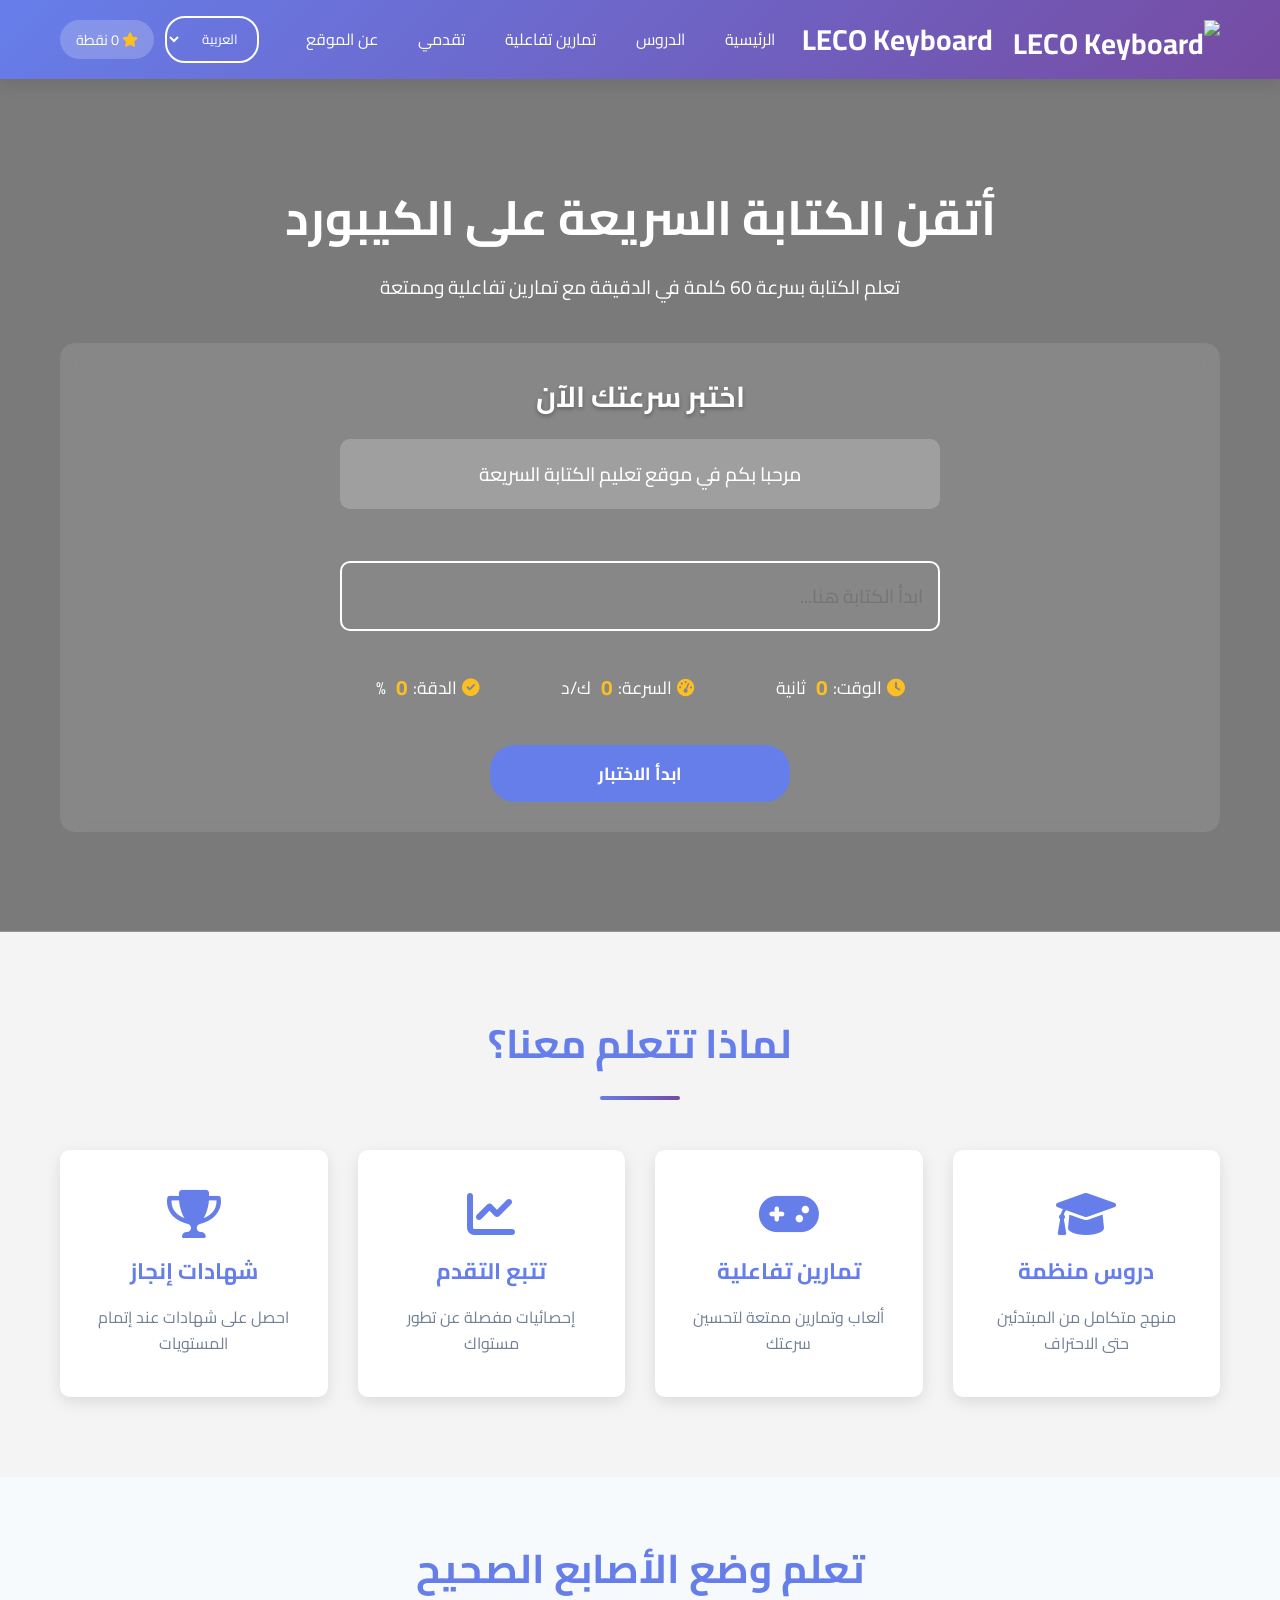
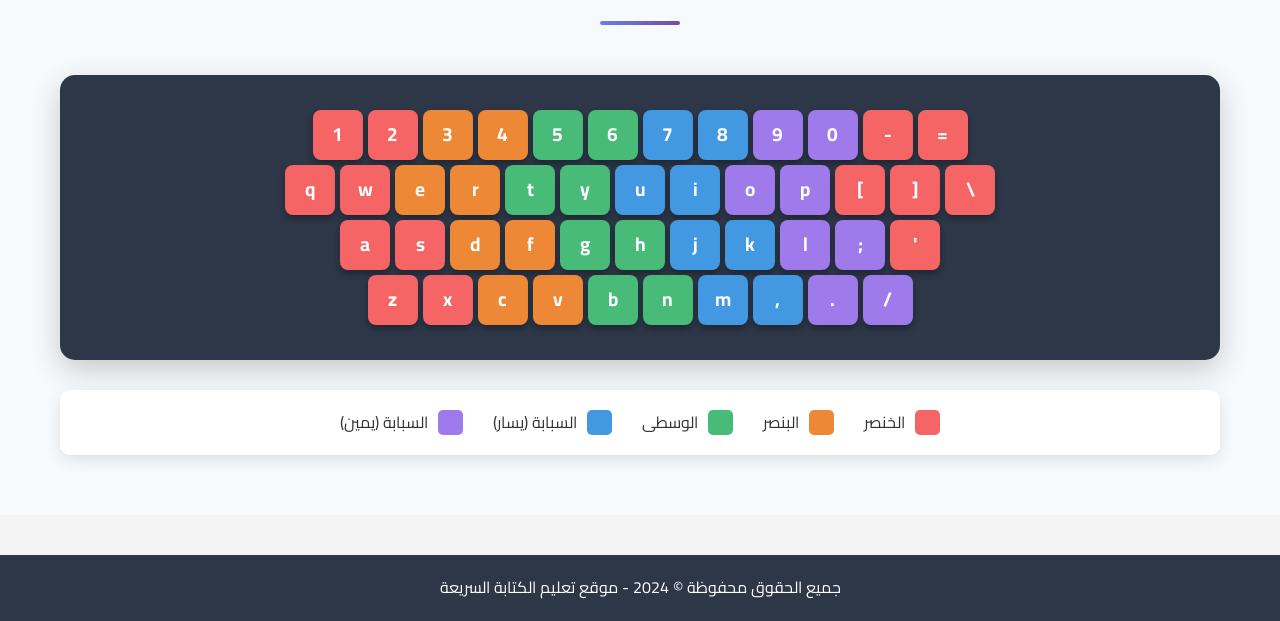
==== index.html @ 821ea8d0 "Add files via upload" ====
<!DOCTYPE html>
<html lang="ar" dir="rtl">
<head>
    <meta charset="UTF-8">
    <meta name="viewport" content="width=device-width, initial-scale=1.0">
    <title>تعلم الكتابة السريعة - الرئيسية</title>
    <link rel="stylesheet" href="style.css">
    <link href="https://fonts.googleapis.com/css2?family=Cairo:wght@400;700&display=swap" rel="stylesheet">
    <link rel="stylesheet" href="https://cdnjs.cloudflare.com/ajax/libs/font-awesome/6.0.0/css/all.min.css">
</head>
<body>
    <header>
       <nav class="navbar">
    <div class="container">
        <div class="logo">
            <img src="img/SIU.png" alt=" LECO Keyboard" style="height: 40px; width: auto; margin-left: 10px;">
            <span>LECO Keyboard</span>
        </div>
        <ul class="nav-menu">
            <li><a href="index.html" id="nav-home">الرئيسية</a></li>
            <li><a href="lessons.html" id="nav-lessons">الدروس</a></li>
            <li><a href="exercises.html" id="nav-exercises">تمارين تفاعلية</a></li>
            <li><a href="progress.html" id="nav-progress">تقدمي</a></li>
            <li><a href="about.html" id="nav-about">عن الموقع</a></li>
        </ul>
        <div class="language-selector">
            <select id="languageSelect" class="lang-select">
                <option value="arabic">العربية</option>
                <option value="english">English</option>
            </select>
        </div>
        <div class="user-stats" id="userStats">
            <span><i class="fas fa-star"></i> <span id="userPoints">0</span> نقطة</span>
        </div>
    </div>
</nav>
    </header>

    <main>
        <section class="hero typing-hero">
            <div class="container">
                <h2>أتقن الكتابة السريعة على الكيبورد</h2>
                <p>تعلم الكتابة بسرعة 60 كلمة في الدقيقة مع تمارين تفاعلية وممتعة</p>
                <div class="typing-speed-test">
                    <h3>اختبر سرعتك الآن</h3>
                    <div class="test-container">
                        <p class="test-text" id="testText">مرحبا بكم في موقع تعليم الكتابة السريعة</p>
                        <input type="text" id="userInput" placeholder="ابدأ الكتابة هنا..." disabled>
                        <div class="test-stats">
                            <span><i class="fas fa-clock"></i> الوقت: <span id="timer">0</span> ثانية</span>
                            <span><i class="fas fa-tachometer-alt"></i> السرعة: <span id="speed">0</span> ك/د</span>
                            <span><i class="fas fa-check-circle"></i> الدقة: <span id="accuracy">0</span>%</span>
                        </div>
                        <button class="btn" id="startTest">ابدأ الاختبار</button>
                    </div>
                </div>
            </div>
        </section>

        <section class="features">
            <div class="container">
                <h2 class="section-title">لماذا تتعلم معنا؟</h2>
                <div class="features-grid">
                    <div class="feature-card">
                        <i class="fas fa-graduation-cap"></i>
                        <h3>دروس منظمة</h3>
                        <p>منهج متكامل من المبتدئين حتى الاحتراف</p>
                    </div>
                    <div class="feature-card">
                        <i class="fas fa-gamepad"></i>
                        <h3>تمارين تفاعلية</h3>
                        <p>ألعاب وتمارين ممتعة لتحسين سرعتك</p>
                    </div>
                    <div class="feature-card">
                        <i class="fas fa-chart-line"></i>
                        <h3>تتبع التقدم</h3>
                        <p>إحصائيات مفصلة عن تطور مستواك</p>
                    </div>
                    <div class="feature-card">
                        <i class="fas fa-trophy"></i>
                        <h3>شهادات إنجاز</h3>
                        <p>احصل على شهادات عند إتمام المستويات</p>
                    </div>
                </div>
            </div>
        </section>

       <section class="keyboard-layout">
    <div class="container">
        <h2 class="section-title">تعلم وضع الأصابع الصحيح</h2>
        <div class="keyboard-diagram">
            <!-- الصف الأول (الأرقام) -->
            <div class="keyboard-row">
                <div class="key" style="background: #f56565;">1</div>
                <div class="key" style="background: #f56565;">2</div>
                <div class="key" style="background: #ed8936;">3</div>
                <div class="key" style="background: #ed8936;">4</div>
                <div class="key" style="background: #48bb78;">5</div>
                <div class="key" style="background: #48bb78;">6</div>
                <div class="key" style="background: #4299e1;">7</div>
                <div class="key" style="background: #4299e1;">8</div>
                <div class="key" style="background: #9f7aea;">9</div>
                <div class="key" style="background: #9f7aea;">0</div>
                <div class="key" style="background: #f56565;">-</div>
                <div class="key" style="background: #f56565;">=</div>
            </div>
            
            <!-- الصف الثاني (QWERTY) -->
            <div class="keyboard-row">
                <div class="key" style="background: #f56565;">q</div>
                <div class="key" style="background: #f56565;">w</div>
                <div class="key" style="background: #ed8936;">e</div>
                <div class="key" style="background: #ed8936;">r</div>
                <div class="key" style="background: #48bb78;">t</div>
                <div class="key" style="background: #48bb78;">y</div>
                <div class="key" style="background: #4299e1;">u</div>
                <div class="key" style="background: #4299e1;">i</div>
                <div class="key" style="background: #9f7aea;">o</div>
                <div class="key" style="background: #9f7aea;">p</div>
                <div class="key" style="background: #f56565;">[</div>
                <div class="key" style="background: #f56565;">]</div>
                <div class="key" style="background: #f56565;">\</div>
            </div>
            
            <!-- الصف الثالث (ASDF) -->
            <div class="keyboard-row">
                <div class="key" style="background: #f56565;">a</div>
                <div class="key" style="background: #f56565;">s</div>
                <div class="key" style="background: #ed8936;">d</div>
                <div class="key" style="background: #ed8936;">f</div>
                <div class="key" style="background: #48bb78;">g</div>
                <div class="key" style="background: #48bb78;">h</div>
                <div class="key" style="background: #4299e1;">j</div>
                <div class="key" style="background: #4299e1;">k</div>
                <div class="key" style="background: #9f7aea;">l</div>
                <div class="key" style="background: #9f7aea;">;</div>
                <div class="key" style="background: #f56565;">'</div>
            </div>
            
            <!-- الصف الرابع (ZXCV) -->
            <div class="keyboard-row">
                <div class="key" style="background: #f56565;">z</div>
                <div class="key" style="background: #f56565;">x</div>
                <div class="key" style="background: #ed8936;">c</div>
                <div class="key" style="background: #ed8936;">v</div>
                <div class="key" style="background: #48bb78;">b</div>
                <div class="key" style="background: #48bb78;">n</div>
                <div class="key" style="background: #4299e1;">m</div>
                <div class="key" style="background: #4299e1;">,</div>
                <div class="key" style="background: #9f7aea;">.</div>
                <div class="key" style="background: #9f7aea;">/</div>
            </div>
        </div>
        
        <!-- دليل الألوان -->
        <div class="finger-guide">
            <div class="guide-item">
                <span class="color-box" style="background: #f56565;"></span>
                <span>الخنصر</span>
            </div>
            <div class="guide-item">
                <span class="color-box" style="background: #ed8936;"></span>
                <span>البنصر</span>
            </div>
            <div class="guide-item">
                <span class="color-box" style="background: #48bb78;"></span>
                <span>الوسطى</span>
            </div>
            <div class="guide-item">
                <span class="color-box" style="background: #4299e1;"></span>
                <span>السبابة (يسار)</span>
            </div>
            <div class="guide-item">
                <span class="color-box" style="background: #9f7aea;"></span>
                <span>السبابة (يمين)</span>
            </div>
        </div>
    </div>
       </section>
    </main>

    <footer>
        <div class="container">
            <p>جميع الحقوق محفوظة &copy; 2024 - موقع تعليم الكتابة السريعة</p>
        </div>
    </footer>

    <script src="typing.js"></script>
</body>
</html>
---- style.css ----
/* ==================== المتغيرات والإعدادات الأساسية ==================== */
:root {
    --primary-color: #667eea;
    --primary-dark: #5a67d8;
    --secondary-color: #764ba2;
    --success-color: #48bb78;
    --warning-color: #fbbf24;
    --error-color: #fc8181;
    --dark-bg: #2d3748;
    --light-bg: #f7fafc;
    --text-dark: #333;
    --text-light: #718096;
    --white: #ffffff;
    --shadow: 0 5px 15px rgba(0, 0, 0, 0.1);
    --shadow-hover: 0 10px 30px rgba(0, 0, 0, 0.15);
}

* {
    margin: 0;
    padding: 0;
    box-sizing: border-box;
}

body {
    font-family: 'Cairo', sans-serif;
    line-height: 1.6;
    color: var(--text-dark);
    background-color: #f4f4f4;
}

.container {
    max-width: 1200px;
    margin: 0 auto;
    padding: 0 20px;
}

/* ==================== شريط التنقل ==================== */
.navbar {
    background: linear-gradient(135deg, var(--primary-color) 0%, var(--secondary-color) 100%);
    color: var(--white);
    padding: 1rem 0;
    box-shadow: var(--shadow);
    position: sticky;
    top: 0;
    z-index: 1000;
}

.navbar .container {
    display: flex;
    justify-content: space-between;
    align-items: center;
    flex-wrap: wrap;
}

.logo {
    font-size: 1.8rem;
    font-weight: 700;
    display: flex;
    align-items: center;
    gap: 10px;
}

.logo i {
    font-size: 2rem;
}

.nav-menu {
    display: flex;
    list-style: none;
    gap: 0.5rem;
    flex-wrap: wrap;
}

.nav-menu li a {
    color: var(--white);
    text-decoration: none;
    padding: 0.5rem 1rem;
    border-radius: 5px;
    transition: background-color 0.3s;
    display: flex;
    align-items: center;
    gap: 5px;
}

.nav-menu li a:hover,
.nav-menu li a.active {
    background-color: rgba(255, 255, 255, 0.2);
}

/* ==================== محدد اللغة ==================== */
.language-selector {
    margin-right: 20px;
}

.lang-select {
    padding: 8px 15px;
    border-radius: 20px;
    border: 2px solid var(--white);
    background: transparent;
    color: var(--white);
    font-family: 'Cairo', sans-serif;
    cursor: pointer;
    outline: none;
    transition: all 0.3s;
}

.lang-select:hover {
    background: rgba(255, 255, 255, 0.1);
}

.lang-select option {
    background: var(--primary-color);
    color: var(--white);
}

.user-stats {
    background: rgba(255, 255, 255, 0.2);
    padding: 0.5rem 1rem;
    border-radius: 20px;
    font-size: 0.9rem;
}

.user-stats i {
    color: var(--warning-color);
}

/* ==================== قسم البطل ==================== */
.hero {
    background: linear-gradient(rgba(0, 0, 0, 0.5), rgba(0, 0, 0, 0.5)), 
                url('https://via.placeholder.com/1920x600');
    background-size: cover;
    background-position: center;
    color: var(--white);
    text-align: center;
    padding: 100px 0;
}

.hero h2 {
    font-size: 3rem;
    margin-bottom: 1rem;
    animation: fadeInUp 1s ease;
}

.hero p {
    font-size: 1.2rem;
    margin-bottom: 2rem;
    animation: fadeInUp 1s ease 0.3s both;
}

.btn {
    display: inline-block;
    background: var(--primary-color);
    color: var(--white);
    padding: 12px 30px;
    border: none;
    border-radius: 25px;
    font-size: 1.1rem;
    cursor: pointer;
    transition: transform 0.3s, box-shadow 0.3s;
    animation: fadeInUp 1s ease 0.6s both;
    text-decoration: none;
    font-family: 'Cairo', sans-serif;
}

.btn:hover {
    transform: translateY(-3px);
    box-shadow: 0 5px 15px rgba(102, 126, 234, 0.4);
}

/* ==================== اختبار السرعة في الصفحة الرئيسية ==================== */
.typing-speed-test {
    background: rgba(255, 255, 255, 0.1);
    backdrop-filter: blur(10px);
    border-radius: 15px;
    padding: 30px;
    margin-top: 40px;
    animation: fadeInUp 1s ease 0.9s both;
}

.typing-speed-test h3 {
    font-size: 1.8rem;
    margin-bottom: 20px;
}

.test-container {
    max-width: 600px;
    margin: 0 auto;
}

.test-text {
    font-size: 1.5rem;
    padding: 20px;
    background: rgba(255, 255, 255, 0.2);
    border-radius: 10px;
    margin-bottom: 20px;
    direction: ltr;
}

.test-text[lang="ar"] {
    direction: rtl;
    font-size: 1.8rem;
}

.test-text[lang="en"] {
    direction: ltr;
    font-family: 'Courier New', monospace;
}

#userInput {
    width: 100%;
    padding: 15px;
    font-size: 1.2rem;
    border: 2px solid var(--white);
    background: transparent;
    color: var(--white);
    border-radius: 10px;
    margin: 20px 0;
    font-family: 'Cairo', monospace;
}

#userInput:focus {
    outline: none;
    border-color: var(--primary-color);
}

.test-stats {
    display: flex;
    justify-content: space-around;
    margin: 20px 0;
    font-size: 1.1rem;
}

.test-stats span {
    display: flex;
    align-items: center;
    gap: 5px;
}

.test-stats i {
    color: var(--warning-color);
}

/* ==================== تنسيقات اختبار السرعة - ضيفه هنا ==================== */
/* ==================== تنسيقات اختبار السرعة ==================== */
.typing-speed-test {
    background: rgba(255, 255, 255, 0.1);
    backdrop-filter: blur(10px);
    border-radius: 15px;
    padding: 30px;
    margin-top: 40px;
}

.typing-speed-test h3 {
    font-size: 1.8rem;
    margin-bottom: 20px;
    color: white;  /* النص الرئيسي أبيض */
    text-shadow: 0 2px 4px rgba(0,0,0,0.3); /* ظل خفيف */
}

.test-container {
    max-width: 600px;
    margin: 0 auto;
}

.test-text {
    font-size: 1.5rem;
    padding: 20px;
    background: rgba(255, 255, 255, 0.2);
    border-radius: 10px;
    margin-bottom: 20px;
    direction: rtl;
    text-align: center;
    color: white;  /* النص أبيض */
    font-weight: 500;
}

.test-stats {
    display: flex;
    justify-content: space-around;
    margin: 20px 0;
    font-size: 1.1rem;
    color: white;  /* النص أبيض */
    flex-wrap: wrap;
    gap: 10px;
}

.test-stats span {
    display: flex;
    align-items: center;
    gap: 5px;
    color: white;  /* النص أبيض */
}

.test-stats i {
    color: #fbbf24;  /* لون الأيقونات أصفر */
}

#timer, #speed, #accuracy {
    font-weight: bold;
    font-size: 1.3rem;
    color: #fbbf24;  /* الأرقام صفراء */
    margin-left: 5px;
}

#testInput {
    width: 100%;
    padding: 15px;
    font-size: 1.2rem;
    border: 2px solid white;
    background: rgba(255, 255, 255, 0.1);
    color: white;  /* النص المدخل أبيض */
    border-radius: 10px;
    margin: 20px 0;
    font-family: 'Cairo', monospace;
    direction: rtl;
}

#testInput::placeholder {
    color: rgba(255, 255, 255, 0.7);  /* placeholder رمادي فاتح (مقروء) */
}

#testInput:focus {
    outline: none;
    border-color: #667eea;
    box-shadow: 0 0 0 3px rgba(102, 126, 234, 0.3);
}

#testInput:disabled {
    opacity: 0.5;
    cursor: not-allowed;
}

#startTest {
    margin-top: 20px;
    width: 100%;
    max-width: 300px;
    background: #667eea;
    color: white;
    font-weight: bold;
    border: none;
    transition: all 0.3s;
}

#startTest:hover {
    background: #5a67d8;
    transform: translateY(-2px);
    box-shadow: 0 5px 15px rgba(102, 126, 234, 0.4);
}

/* ==================== قسم المميزات ==================== */
.features {
    padding: 80px 0;
}

.section-title {
    text-align: center;
    font-size: 2.5rem;
    color: var(--primary-color);
    margin-bottom: 50px;
    position: relative;
}

.section-title:after {
    content: '';
    display: block;
    width: 80px;
    height: 4px;
    background: linear-gradient(135deg, var(--primary-color), var(--secondary-color));
    margin: 20px auto;
    border-radius: 2px;
}

.features-grid {
    display: grid;
    grid-template-columns: repeat(auto-fit, minmax(250px, 1fr));
    gap: 30px;
}

.feature-card {
    background: var(--white);
    padding: 40px 30px;
    border-radius: 10px;
    text-align: center;
    box-shadow: var(--shadow);
    transition: transform 0.3s, box-shadow 0.3s;
}

.feature-card:hover {
    transform: translateY(-10px);
    box-shadow: var(--shadow-hover);
}

.feature-card i {
    font-size: 3rem;
    color: var(--primary-color);
    margin-bottom: 1rem;
}

.feature-card h3 {
    color: var(--primary-color);
    margin-bottom: 1rem;
    font-size: 1.4rem;
}

.feature-card p {
    color: var(--text-light);
}

/* ==================== لوحة المفاتيح ==================== */
/* ==================== تنسيقات لوحة المفاتيح ==================== */
.keyboard-layout {
    padding: 60px 0;
    background: #f7fafc;
}

.keyboard-diagram {
    background: #2d3748;
    padding: 30px;
    border-radius: 15px;
    margin: 30px 0;
    direction: ltr;
    overflow-x: auto;
    box-shadow: 0 10px 30px rgba(0, 0, 0, 0.2);
}

.keyboard-row {
    display: flex;
    justify-content: center;
    margin: 5px 0;
    gap: 5px;
    flex-wrap: wrap;
}

.key {
    width: 50px;
    height: 50px;
    display: flex;
    align-items: center;
    justify-content: center;
    border-radius: 8px;
    font-size: 1.2rem;
    font-weight: bold;
    color: white;
    box-shadow: 0 4px 6px rgba(0, 0, 0, 0.3);
    transition: all 0.2s;
    cursor: default;
}

.key:hover {
    transform: translateY(-3px);
    box-shadow: 0 6px 10px rgba(0, 0, 0, 0.4);
}

/* دليل الألوان */
.finger-guide {
    display: flex;
    justify-content: center;
    gap: 30px;
    margin-top: 30px;
    flex-wrap: wrap;
    background: white;
    padding: 20px;
    border-radius: 10px;
    box-shadow: 0 5px 15px rgba(0, 0, 0, 0.1);
}

.guide-item {
    display: flex;
    align-items: center;
    gap: 10px;
}

.color-box {
    width: 25px;
    height: 25px;
    border-radius: 5px;
}

/* ==================== تنسيقات للشاشات الصغيرة ==================== */
@media (max-width: 768px) {
    .key {
        width: 35px;
        height: 35px;
        font-size: 0.9rem;
    }
    
    .finger-guide {
        gap: 15px;
    }
}

@media (max-width: 480px) {
    .key {
        width: 25px;
        height: 25px;
        font-size: 0.7rem;
    }
    
    .finger-guide {
        flex-direction: column;
        align-items: center;
    }
}

/* ==================== لوحة المفاتيح الافتراضية ==================== */
.virtual-keyboard {
    background: var(--dark-bg);
    padding: 20px;
    border-radius: 10px;
    margin: 30px 0;
    direction: ltr;
    overflow-x: auto;
}

.virtual-key {
    background: #4a5568;
    color: var(--white);
    width: 50px;
    height: 50px;
    display: flex;
    align-items: center;
    justify-content: center;
    border-radius: 8px;
    font-size: 1.2rem;
    font-weight: bold;
    box-shadow: 0 4px 6px rgba(0, 0, 0, 0.1);
    transition: all 0.2s;
    cursor: pointer;
}

.virtual-key.active {
    background: var(--primary-color);
    transform: scale(1.1);
    box-shadow: 0 0 20px rgba(102, 126, 234, 0.5);
}

.virtual-key:hover {
    background: #718096;
    transform: translateY(-2px);
}

.lang-switch {
    margin: 20px auto;
    display: block;
    background: linear-gradient(135deg, var(--success-color) 0%, #38a169 100%);
}

.lang-switch:hover {
    transform: translateY(-3px);
    box-shadow: 0 5px 15px rgba(72, 187, 120, 0.4);
}

/* ==================== رأس الصفحة ==================== */
.page-header {
    background: linear-gradient(135deg, var(--primary-color) 0%, var(--secondary-color) 100%);
    color: var(--white);
    text-align: center;
    padding: 60px 0;
}

.page-header h2 {
    font-size: 2.5rem;
    margin-bottom: 10px;
}

.page-header p {
    font-size: 1.1rem;
    opacity: 0.9;
}

/* ==================== صفحة من نحن ==================== */
.about-content {
    padding: 80px 0;
}

.about-text {
    max-width: 800px;
    margin: 0 auto 50px;
}

.about-text h3 {
    color: var(--primary-color);
    margin: 2rem 0 1rem;
    font-size: 1.8rem;
}

.about-text p {
    color: var(--text-light);
    line-height: 1.8;
}

.features-list {
    list-style: none;
    padding: 0;
}

.features-list li {
    margin: 15px 0;
    display: flex;
    align-items: center;
    gap: 10px;
}

.features-list i {
    color: var(--success-color);
    font-size: 1.2rem;
}

.team-section {
    margin: 60px 0;
}

.team-section h3 {
    text-align: center;
    color: var(--primary-color);
    font-size: 2rem;
    margin-bottom: 40px;
}

.team-grid {
    display: grid;
    grid-template-columns: repeat(auto-fit, minmax(250px, 1fr));
    gap: 30px;
}

.team-member {
    text-align: center;
    background: var(--white);
    padding: 30px;
    border-radius: 10px;
    box-shadow: var(--shadow);
}

.team-member img {
    width: 150px;
    height: 150px;
    border-radius: 50%;
    margin-bottom: 20px;
    border: 4px solid var(--primary-color);
}

.team-member h4 {
    color: var(--primary-color);
    margin-bottom: 5px;
}

.team-member p {
    color: var(--text-light);
}

.contact-info {
    text-align: center;
    margin-top: 60px;
}

.contact-info h3 {
    color: var(--primary-color);
    font-size: 2rem;
    margin-bottom: 30px;
}

.contact-methods {
    display: flex;
    justify-content: center;
    gap: 20px;
    flex-wrap: wrap;
}

.contact-methods a {
    color: var(--white);
    background: var(--primary-color);
    padding: 10px 25px;
    border-radius: 25px;
    text-decoration: none;
    display: flex;
    align-items: center;
    gap: 8px;
    transition: transform 0.3s;
}

.contact-methods a:hover {
    transform: translateY(-3px);
}

/* ==================== صفحة التمارين ==================== */
.typing-exercise {
    padding: 60px 0;
}

.exercise-header {
    display: flex;
    justify-content: space-between;
    align-items: center;
    margin-bottom: 30px;
    flex-wrap: wrap;
    gap: 20px;
}

.exercise-header h3 {
    font-size: 1.8rem;
    color: var(--primary-color);
}

.exercise-controls {
    display: flex;
    gap: 10px;
    flex-wrap: wrap;
}

.exercise-controls select {
    padding: 10px 20px;
    border: 2px solid var(--primary-color);
    border-radius: 25px;
    font-family: 'Cairo', sans-serif;
    font-size: 1rem;
    cursor: pointer;
    outline: none;
}

.exercise-area {
    background: var(--white);
    padding: 30px;
    border-radius: 15px;
    box-shadow: var(--shadow);
    margin-top: 30px;
}

.target-text {
    font-size: 1.5rem;
    line-height: 2;
    padding: 20px;
    background: var(--light-bg);
    border-radius: 10px;
    margin-bottom: 20px;
    direction: ltr;
    text-align: center;
    font-family: 'Cairo', monospace;
}

.target-text[lang="ar"] {
    direction: rtl;
    font-size: 1.8rem;
}

.target-text[lang="en"] {
    direction: ltr;
    font-family: 'Courier New', monospace;
}

#typingArea {
    width: 100%;
    padding: 15px;
    font-size: 1.2rem;
    border: 2px solid #e2e8f0;
    border-radius: 10px;
    margin: 20px 0;
    resize: none;
    font-family: 'Cairo', monospace;
}

#typingArea:focus {
    outline: none;
    border-color: var(--primary-color);
    box-shadow: 0 0 0 3px rgba(102, 126, 234, 0.1);
}

#typingArea[lang="en"] {
    direction: ltr;
    font-family: 'Courier New', monospace;
}

.exercise-stats {
    display: grid;
    grid-template-columns: repeat(auto-fit, minmax(150px, 1fr));
    gap: 20px;
    margin: 30px 0;
}

.stat-box {
    background: linear-gradient(135deg, var(--primary-color) 0%, var(--secondary-color) 100%);
    color: var(--white);
    padding: 20px;
    border-radius: 10px;
    text-align: center;
    box-shadow: var(--shadow);
}

.stat-label {
    display: block;
    font-size: 0.9rem;
    opacity: 0.9;
    margin-bottom: 5px;
}

.stat-value {
    display: block;
    font-size: 2rem;
    font-weight: bold;
}

.stat-unit {
    font-size: 0.8rem;
    opacity: 0.8;
}

/* ==================== نتائج التمرين ==================== */
.exercise-results {
    background: var(--white);
    padding: 30px;
    border-radius: 15px;
    margin-top: 30px;
    text-align: center;
    animation: slideIn 0.5s ease;
}

@keyframes slideIn {
    from {
        opacity: 0;
        transform: translateY(30px);
    }
    to {
        opacity: 1;
        transform: translateY(0);
    }
}

.exercise-results h3 {
    color: var(--primary-color);
    margin-bottom: 20px;
    font-size: 1.8rem;
}

.results-grid {
    display: grid;
    grid-template-columns: repeat(auto-fit, minmax(200px, 1fr));
    gap: 20px;
    margin: 30px 0;
}

.result-item {
    background: var(--light-bg);
    padding: 20px;
    border-radius: 10px;
}

.result-item i {
    font-size: 2rem;
    color: var(--primary-color);
    margin-bottom: 10px;
}

.result-label {
    display: block;
    color: var(--text-light);
    margin: 5px 0;
}

.result-value {
    display: block;
    font-size: 2rem;
    font-weight: bold;
    color: var(--text-dark);
}

/* ==================== تمييز الأخطاء ==================== */
.error-char {
    background-color: var(--error-color);
    color: var(--white);
    border-radius: 3px;
    padding: 2px;
}

/* ==================== صفحة الدروس ==================== */
.lessons-grid {
    padding: 60px 0;
}

.level-tabs {
    display: flex;
    justify-content: center;
    gap: 10px;
    margin-bottom: 40px;
    flex-wrap: wrap;
}

.level-tab {
    background: var(--white);
    border: 2px solid var(--primary-color);
    color: var(--primary-color);
    padding: 10px 30px;
    border-radius: 25px;
    font-size: 1.1rem;
    cursor: pointer;
    transition: all 0.3s;
}

.level-tab:hover,
.level-tab.active {
    background: var(--primary-color);
    color: var(--white);
}

.lesson-card {
    background: var(--white);
    border-radius: 15px;
    padding: 25px;
    margin-bottom: 20px;
    box-shadow: var(--shadow);
    transition: transform 0.3s;
}

.lesson-card:hover {
    transform: translateY(-5px);
    box-shadow: var(--shadow-hover);
}

.lesson-header {
    display: flex;
    justify-content: space-between;
    align-items: center;
    margin-bottom: 15px;
    padding-bottom: 15px;
    border-bottom: 2px solid #e2e8f0;
    flex-wrap: wrap;
    gap: 10px;
}

.lesson-header h3 {
    color: var(--primary-color);
    font-size: 1.4rem;
}

.lesson-duration {
    background: var(--success-color);
    color: var(--white);
    padding: 5px 15px;
    border-radius: 20px;
    font-size: 0.9rem;
}

.lesson-description {
    color: var(--text-light);
    margin-bottom: 15px;
    line-height: 1.6;
}

.lesson-content {
    background: var(--light-bg);
    padding: 15px;
    border-radius: 10px;
    margin: 15px 0;
}

.lesson-exercises ul {
    list-style: none;
    padding: 0;
}

.lesson-exercises li {
    background: var(--light-bg);
    padding: 8px 15px;
    margin: 5px 0;
    border-radius: 5px;
    font-family: monospace;
    font-size: 1.1rem;
}

.lesson-footer {
    display: flex;
    justify-content: space-between;
    align-items: center;
    margin-top: 20px;
    padding-top: 15px;
    border-top: 2px solid #e2e8f0;
    flex-wrap: wrap;
    gap: 10px;
}

.lesson-points {
    background: var(--warning-color);
    color: #744210;
    padding: 5px 15px;
    border-radius: 20px;
    font-weight: bold;
}

.lesson-btn {
    background: var(--primary-color);
    padding: 8px 25px;
}

.lesson-btn:disabled {
    background: #cbd5e0;
    cursor: not-allowed;
    transform: none;
}

.lesson-btn:disabled:hover {
    transform: none;
    box-shadow: none;
}

/* ==================== صفحة التقدم ==================== */
.stats-cards {
    display: grid;
    grid-template-columns: repeat(auto-fit, minmax(250px, 1fr));
    gap: 30px;
    margin: 40px 0;
}

.stat-card {
    background: var(--white);
    padding: 25px;
    border-radius: 15px;
    box-shadow: var(--shadow);
    display: flex;
    align-items: center;
    gap: 20px;
}

.stat-card i {
    font-size: 2.5rem;
    color: var(--primary-color);
}

.stat-info {
    flex: 1;
}

.stat-title {
    display: block;
    color: var(--text-light);
    font-size: 0.9rem;
    margin-bottom: 5px;
}

.stat-number {
    display: block;
    font-size: 2rem;
    font-weight: bold;
    color: var(--text-dark);
}

.progress-charts {
    display: grid;
    grid-template-columns: repeat(auto-fit, minmax(400px, 1fr));
    gap: 30px;
    margin: 50px 0;
}

.chart-container {
    background: var(--white);
    padding: 20px;
    border-radius: 15px;
    box-shadow: var(--shadow);
}

.chart-container h3 {
    color: var(--primary-color);
    margin-bottom: 20px;
    text-align: center;
}

/* ==================== الإنجازات والشارات ==================== */
.achievements,
.badges {
    margin: 50px 0;
}

.achievements h3,
.badges h3 {
    color: var(--primary-color);
    margin-bottom: 30px;
    text-align: center;
    font-size: 1.8rem;
}

.achievements-grid,
.badges-grid {
    display: grid;
    grid-template-columns: repeat(auto-fit, minmax(250px, 1fr));
    gap: 20px;
}

.achievement-card {
    background: var(--white);
    padding: 20px;
    border-radius: 10px;
    display: flex;
    align-items: center;
    gap: 15px;
    box-shadow: var(--shadow);
    transition: transform 0.3s;
}

.achievement-card.earned {
    background: linear-gradient(135deg, var(--warning-color) 0%, #f59e0b 100%);
    color: var(--white);
}

.achievement-card.locked {
    opacity: 0.6;
    filter: grayscale(100%);
}

.achievement-icon {
    font-size: 2.5rem;
}

.achievement-info {
    flex: 1;
}

.achievement-info h4 {
    margin-bottom: 5px;
}

.achievement-info p {
    font-size: 0.9rem;
    opacity: 0.9;
}

.achievement-badge {
    display: inline-block;
    background: var(--success-color);
    color: var(--white);
    width: 25px;
    height: 25px;
    border-radius: 50%;
    text-align: center;
    line-height: 25px;
    margin-top: 5px;
}

/* ==================== التذييل ==================== */
footer {
    background: var(--dark-bg);
    color: var(--white);
    text-align: center;
    padding: 20px 0;
    margin-top: 40px;
}

/* ==================== animations ==================== */
@keyframes fadeInUp {
    from {
        opacity: 0;
        transform: translateY(30px);
    }
    to {
        opacity: 1;
        transform: translateY(0);
    }
}

@keyframes spin {
    to { transform: rotate(360deg); }
}

/* ==================== أدوات مساعدة ==================== */
.loading {
    display: inline-block;
    width: 50px;
    height: 50px;
    border: 3px solid #e2e8f0;
    border-radius: 50%;
    border-top-color: var(--primary-color);
    animation: spin 1s ease-in-out infinite;
}

[data-tooltip] {
    position: relative;
    cursor: help;
}

[data-tooltip]:before {
    content: attr(data-tooltip);
    position: absolute;
    bottom: 100%;
    left: 50%;
    transform: translateX(-50%);
    padding: 5px 10px;
    background: var(--dark-bg);
    color: var(--white);
    border-radius: 5px;
    font-size: 0.8rem;
    white-space: nowrap;
    opacity: 0;
    visibility: hidden;
    transition: all 0.3s;
}

[data-tooltip]:hover:before {
    opacity: 1;
    visibility: visible;
    bottom: 120%;
}

/* ==================== تحسينات اللغة ==================== */
[lang="ar"] {
    font-family: 'Cairo', sans-serif;
}

[lang="en"] {
    font-family: 'Inter', sans-serif;
}

/* ==================== التصميم المتجاوب ==================== */
@media (max-width: 1024px) {
    .container {
        padding: 0 15px;
    }
    
    .hero h2 {
        font-size: 2.5rem;
    }
}

@media (max-width: 768px) {
    .navbar .container {
        flex-direction: column;
        text-align: center;
    }
    
    .nav-menu {
        margin: 1rem 0;
        justify-content: center;
    }
    
    .language-selector {
        margin: 10px 0;
    }
    
    .hero h2 {
        font-size: 2rem;
    }
    
    .hero p {
        font-size: 1rem;
    }
    
    .page-header h2 {
        font-size: 2rem;
    }
    
    .section-title {
        font-size: 2rem;
    }
    
    .key {
        width: 35px;
        height: 35px;
        font-size: 0.9rem;
    }
    
    .virtual-key {
        width: 35px;
        height: 35px;
        font-size: 0.9rem;
    }
    
    .stats-cards {
        grid-template-columns: 1fr;
    }
    
    .progress-charts {
        grid-template-columns: 1fr;
    }
    
    .exercise-stats {
        grid-template-columns: 1fr 1fr;
    }
    
    .lesson-header {
        flex-direction: column;
        text-align: center;
    }
    
    .exercise-header {
        flex-direction: column;
        text-align: center;
    }
    
    .exercise-controls {
        justify-content: center;
    }
}

@media (max-width: 480px) {
    .hero h2 {
        font-size: 1.5rem;
    }
    
    .nav-menu {
        flex-direction: column;
        width: 100%;
    }
    
    .nav-menu li {
        width: 100%;
    }
    
    .nav-menu li a {
        justify-content: center;
    }
    
    .key {
        width: 25px;
        height: 25px;
        font-size: 0.7rem;
    }
    
    .virtual-key {
        width: 25px;
        height: 25px;
        font-size: 0.7rem;
    }
    
    .exercise-stats {
        grid-template-columns: 1fr;
    }
    
    .results-grid {
        grid-template-columns: 1fr;
    }
    
    .test-stats {
        flex-direction: column;
        gap: 10px;
    }
    
    .contact-methods {
        flex-direction: column;
        align-items: center;
    }
    
    .contact-methods a {
        width: 100%;
        justify-content: center;
    }
}

/* ==================== دعم الطباعة ==================== */
@media print {
    .navbar,
    .hero,
    footer,
    .btn,
    .exercise-controls {
        display: none;
    }
    
    body {
        background: white;
    }
    
    .container {
        width: 100%;
        max-width: none;
    }
}
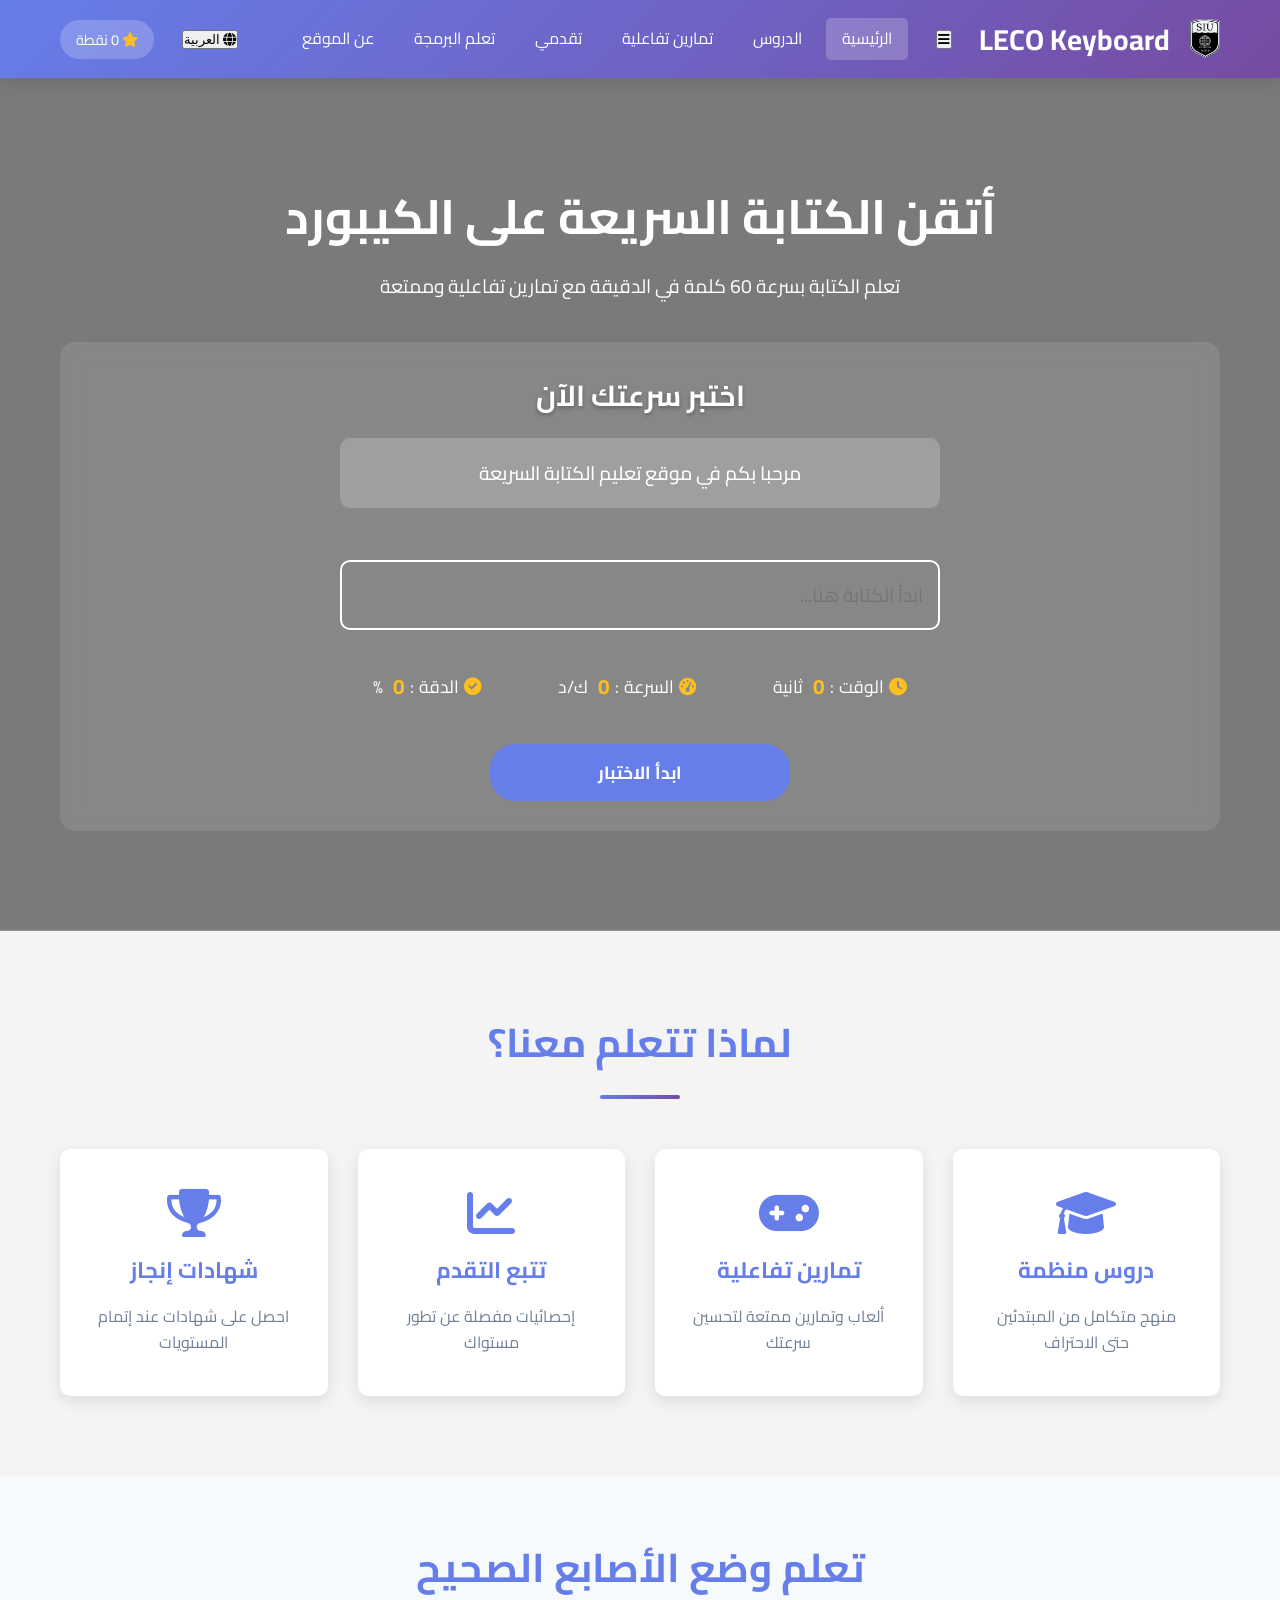
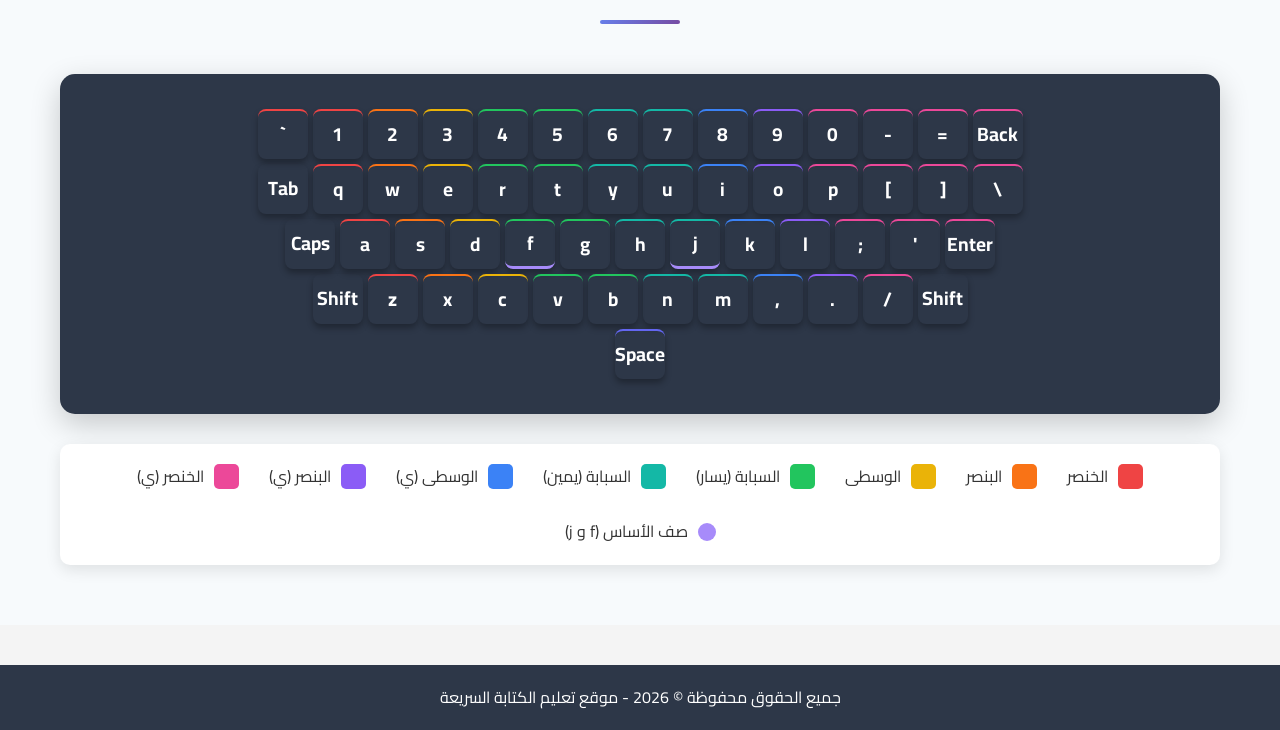
==== commit b8318d45: "Update index.html" ====
--- a/index.html
+++ b/index.html
@@ -1,5 +1,6 @@
 <!DOCTYPE html>
 <html lang="ar" dir="rtl">
+
 <head>
     <meta charset="UTF-8">
     <meta name="viewport" content="width=device-width, initial-scale=1.0">
@@ -8,50 +9,62 @@
     <link href="https://fonts.googleapis.com/css2?family=Cairo:wght@400;700&display=swap" rel="stylesheet">
     <link rel="stylesheet" href="https://cdnjs.cloudflare.com/ajax/libs/font-awesome/6.0.0/css/all.min.css">
 </head>
+
 <body>
     <header>
-       <nav class="navbar">
-    <div class="container">
-        <div class="logo">
-            <img src="img/SIU.png" alt=" LECO Keyboard" style="height: 40px; width: auto; margin-left: 10px;">
-            <span>LECO Keyboard</span>
-        </div>
-        <ul class="nav-menu">
-            <li><a href="index.html" id="nav-home">الرئيسية</a></li>
-            <li><a href="lessons.html" id="nav-lessons">الدروس</a></li>
-            <li><a href="exercises.html" id="nav-exercises">تمارين تفاعلية</a></li>
-            <li><a href="progress.html" id="nav-progress">تقدمي</a></li>
-            <li><a href="about.html" id="nav-about">عن الموقع</a></li>
-        </ul>
-        <div class="language-selector">
-            <select id="languageSelect" class="lang-select">
-                <option value="arabic">العربية</option>
-                <option value="english">English</option>
-            </select>
-        </div>
-        <div class="user-stats" id="userStats">
-            <span><i class="fas fa-star"></i> <span id="userPoints">0</span> نقطة</span>
-        </div>
-    </div>
-</nav>
+        <nav class="navbar">
+            <div class="container">
+                <div class="logo">
+                    <img src="img/SIU.png" alt=" LECO Keyboard" style="height: 40px; width: auto; margin-left: 10px;">
+                    <span>LECO Keyboard</span>
+                </div>
+                <button class="menu-toggle" id="mobile-menu-toggle" aria-label="فتح القائمة">
+                    <i class="fas fa-bars"></i>
+                </button>
+                <ul class="nav-menu">
+                    <li><a href="index.html" id="nav-home" data-i18n="nav-home" class="active">الرئيسية</a></li>
+                    <li><a href="lessons.html" id="nav-lessons" data-i18n="nav-lessons">الدروس</a></li>
+                    <li><a href="exercises.html" id="nav-exercises" data-i18n="nav-exercises">تمارين تفاعلية</a></li>
+                    <li><a href="progress.html" id="nav-progress" data-i18n="nav-progress">تقدمي</a></li>
+                    <li><a href="programming.html" id="nav-programming" data-i18n="nav-programming">تعلم البرمجة</a>
+                    </li>
+                    <li><a href="about.html" id="nav-about" data-i18n="nav-about">عن الموقع</a></li>
+                </ul>
+                <div class="language-selector">
+                    <button id="languageToggle" class="lang-toggle-btn">
+                        <i class="fas fa-globe"></i>
+                        <span id="currentLangText">العربية</span>
+                    </button>
+                </div>
+                <div class="user-stats" id="userStats">
+                    <span><i class="fas fa-star"></i> <span id="userPoints">0</span> <span
+                            data-i18n="points-label">نقطة</span></span>
+                </div>
+            </div>
+        </nav>
     </header>
 
     <main>
         <section class="hero typing-hero">
             <div class="container">
-                <h2>أتقن الكتابة السريعة على الكيبورد</h2>
-                <p>تعلم الكتابة بسرعة 60 كلمة في الدقيقة مع تمارين تفاعلية وممتعة</p>
+                <h2 data-i18n="hero-title">أتقن الكتابة السريعة على الكيبورد</h2>
+                <p data-i18n="hero-desc">تعلم الكتابة بسرعة 60 كلمة في الدقيقة مع تمارين تفاعلية وممتعة</p>
                 <div class="typing-speed-test">
-                    <h3>اختبر سرعتك الآن</h3>
+                    <h3 data-i18n="speed-test-title">اختبر سرعتك الآن</h3>
                     <div class="test-container">
-                        <p class="test-text" id="testText">مرحبا بكم في موقع تعليم الكتابة السريعة</p>
-                        <input type="text" id="userInput" placeholder="ابدأ الكتابة هنا..." disabled>
+                        <p class="test-text" id="testText" data-i18n="test-text-default">مرحبا بكم في موقع تعليم الكتابة
+                            السريعة</p>
+                        <input type="text" id="userInput" data-i18n="input-placeholder"
+                            placeholder="ابدأ الكتابة هنا..." disabled>
                         <div class="test-stats">
-                            <span><i class="fas fa-clock"></i> الوقت: <span id="timer">0</span> ثانية</span>
-                            <span><i class="fas fa-tachometer-alt"></i> السرعة: <span id="speed">0</span> ك/د</span>
-                            <span><i class="fas fa-check-circle"></i> الدقة: <span id="accuracy">0</span>%</span>
-                        </div>
-                        <button class="btn" id="startTest">ابدأ الاختبار</button>
+                            <span><i class="fas fa-clock"></i> <span data-i18n="timer-label">الوقت</span>: <span
+                                    id="timer">0</span> <span data-i18n="unit-seconds">ثانية</span></span>
+                            <span><i class="fas fa-tachometer-alt"></i> <span data-i18n="speed-label">السرعة</span>:
+                                <span id="speed">0</span> <span data-i18n="unit-wpm">ك/د</span></span>
+                            <span><i class="fas fa-check-circle"></i> <span data-i18n="accuracy-label">الدقة</span>:
+                                <span id="accuracy">0</span>%</span>
+                        </div>
+                        <button class="btn" id="startTest" data-i18n="start-btn">ابدأ الاختبار</button>
                     </div>
                 </div>
             </div>
@@ -59,132 +72,166 @@
 
         <section class="features">
             <div class="container">
-                <h2 class="section-title">لماذا تتعلم معنا؟</h2>
+                <h2 class="section-title" data-i18n="why-us">لماذا تتعلم معنا؟</h2>
                 <div class="features-grid">
                     <div class="feature-card">
                         <i class="fas fa-graduation-cap"></i>
-                        <h3>دروس منظمة</h3>
-                        <p>منهج متكامل من المبتدئين حتى الاحتراف</p>
+                        <h3 data-i18n="feature-1-title">دروس منظمة</h3>
+                        <p data-i18n="feature-1-desc">منهج متكامل من المبتدئين حتى الاحتراف</p>
                     </div>
                     <div class="feature-card">
                         <i class="fas fa-gamepad"></i>
-                        <h3>تمارين تفاعلية</h3>
-                        <p>ألعاب وتمارين ممتعة لتحسين سرعتك</p>
+                        <h3 data-i18n="feature-2-title">تمارين تفاعلية</h3>
+                        <p data-i18n="feature-2-desc">ألعاب وتمارين ممتعة لتحسين سرعتك</p>
                     </div>
                     <div class="feature-card">
                         <i class="fas fa-chart-line"></i>
-                        <h3>تتبع التقدم</h3>
-                        <p>إحصائيات مفصلة عن تطور مستواك</p>
+                        <h3 data-i18n="feature-3-title">تتبع التقدم</h3>
+                        <p data-i18n="feature-3-desc">إحصائيات مفصلة عن تطور مستواك</p>
                     </div>
                     <div class="feature-card">
                         <i class="fas fa-trophy"></i>
-                        <h3>شهادات إنجاز</h3>
-                        <p>احصل على شهادات عند إتمام المستويات</p>
+                        <h3 data-i18n="feature-4-title">شهادات إنجاز</h3>
+                        <p data-i18n="feature-4-desc">احصل على شهادات عند إتمام المستويات</p>
                     </div>
                 </div>
             </div>
         </section>
 
-       <section class="keyboard-layout">
-    <div class="container">
-        <h2 class="section-title">تعلم وضع الأصابع الصحيح</h2>
-        <div class="keyboard-diagram">
-            <!-- الصف الأول (الأرقام) -->
-            <div class="keyboard-row">
-                <div class="key" style="background: #f56565;">1</div>
-                <div class="key" style="background: #f56565;">2</div>
-                <div class="key" style="background: #ed8936;">3</div>
-                <div class="key" style="background: #ed8936;">4</div>
-                <div class="key" style="background: #48bb78;">5</div>
-                <div class="key" style="background: #48bb78;">6</div>
-                <div class="key" style="background: #4299e1;">7</div>
-                <div class="key" style="background: #4299e1;">8</div>
-                <div class="key" style="background: #9f7aea;">9</div>
-                <div class="key" style="background: #9f7aea;">0</div>
-                <div class="key" style="background: #f56565;">-</div>
-                <div class="key" style="background: #f56565;">=</div>
-            </div>
-            
-            <!-- الصف الثاني (QWERTY) -->
-            <div class="keyboard-row">
-                <div class="key" style="background: #f56565;">q</div>
-                <div class="key" style="background: #f56565;">w</div>
-                <div class="key" style="background: #ed8936;">e</div>
-                <div class="key" style="background: #ed8936;">r</div>
-                <div class="key" style="background: #48bb78;">t</div>
-                <div class="key" style="background: #48bb78;">y</div>
-                <div class="key" style="background: #4299e1;">u</div>
-                <div class="key" style="background: #4299e1;">i</div>
-                <div class="key" style="background: #9f7aea;">o</div>
-                <div class="key" style="background: #9f7aea;">p</div>
-                <div class="key" style="background: #f56565;">[</div>
-                <div class="key" style="background: #f56565;">]</div>
-                <div class="key" style="background: #f56565;">\</div>
-            </div>
-            
-            <!-- الصف الثالث (ASDF) -->
-            <div class="keyboard-row">
-                <div class="key" style="background: #f56565;">a</div>
-                <div class="key" style="background: #f56565;">s</div>
-                <div class="key" style="background: #ed8936;">d</div>
-                <div class="key" style="background: #ed8936;">f</div>
-                <div class="key" style="background: #48bb78;">g</div>
-                <div class="key" style="background: #48bb78;">h</div>
-                <div class="key" style="background: #4299e1;">j</div>
-                <div class="key" style="background: #4299e1;">k</div>
-                <div class="key" style="background: #9f7aea;">l</div>
-                <div class="key" style="background: #9f7aea;">;</div>
-                <div class="key" style="background: #f56565;">'</div>
-            </div>
-            
-            <!-- الصف الرابع (ZXCV) -->
-            <div class="keyboard-row">
-                <div class="key" style="background: #f56565;">z</div>
-                <div class="key" style="background: #f56565;">x</div>
-                <div class="key" style="background: #ed8936;">c</div>
-                <div class="key" style="background: #ed8936;">v</div>
-                <div class="key" style="background: #48bb78;">b</div>
-                <div class="key" style="background: #48bb78;">n</div>
-                <div class="key" style="background: #4299e1;">m</div>
-                <div class="key" style="background: #4299e1;">,</div>
-                <div class="key" style="background: #9f7aea;">.</div>
-                <div class="key" style="background: #9f7aea;">/</div>
-            </div>
-        </div>
-        
-        <!-- دليل الألوان -->
-        <div class="finger-guide">
-            <div class="guide-item">
-                <span class="color-box" style="background: #f56565;"></span>
-                <span>الخنصر</span>
-            </div>
-            <div class="guide-item">
-                <span class="color-box" style="background: #ed8936;"></span>
-                <span>البنصر</span>
-            </div>
-            <div class="guide-item">
-                <span class="color-box" style="background: #48bb78;"></span>
-                <span>الوسطى</span>
-            </div>
-            <div class="guide-item">
-                <span class="color-box" style="background: #4299e1;"></span>
-                <span>السبابة (يسار)</span>
-            </div>
-            <div class="guide-item">
-                <span class="color-box" style="background: #9f7aea;"></span>
-                <span>السبابة (يمين)</span>
-            </div>
-        </div>
-    </div>
-       </section>
+        <section class="keyboard-layout">
+            <div class="container">
+                <h2 class="section-title">تعلم وضع الأصابع الصحيح</h2>
+                <div class="keyboard-diagram">
+                    <!-- الصف الأول (الأرقام) -->
+                    <div class="keyboard-row row-1">
+                        <div class="key" style="border-top:2px solid #ef4444">`</div>
+                        <div class="key" style="border-top:2px solid #ef4444">1</div>
+                        <div class="key" style="border-top:2px solid #f97316">2</div>
+                        <div class="key" style="border-top:2px solid #eab308">3</div>
+                        <div class="key" style="border-top:2px solid #22c55e">4</div>
+                        <div class="key" style="border-top:2px solid #22c55e">5</div>
+                        <div class="key" style="border-top:2px solid #14b8a6">6</div>
+                        <div class="key" style="border-top:2px solid #14b8a6">7</div>
+                        <div class="key" style="border-top:2px solid #3b82f6">8</div>
+                        <div class="key" style="border-top:2px solid #8b5cf6">9</div>
+                        <div class="key" style="border-top:2px solid #ec4899">0</div>
+                        <div class="key" style="border-top:2px solid #ec4899">-</div>
+                        <div class="key" style="border-top:2px solid #ec4899">=</div>
+                        <div class="key wide-backspace" style="border-top:2px solid #ec4899" data-i18n="key-back">Back
+                        </div>
+                    </div>
+
+                    <!-- الصف الثاني (QWERTY) -->
+                    <div class="keyboard-row row-2">
+                        <div class="key wide-tab" data-i18n="key-tab">Tab</div>
+                        <div class="key" style="border-top:2px solid #ef4444">q</div>
+                        <div class="key" style="border-top:2px solid #f97316">w</div>
+                        <div class="key" style="border-top:2px solid #eab308">e</div>
+                        <div class="key" style="border-top:2px solid #22c55e">r</div>
+                        <div class="key" style="border-top:2px solid #22c55e">t</div>
+                        <div class="key" style="border-top:2px solid #14b8a6">y</div>
+                        <div class="key" style="border-top:2px solid #14b8a6">u</div>
+                        <div class="key" style="border-top:2px solid #3b82f6">i</div>
+                        <div class="key" style="border-top:2px solid #8b5cf6">o</div>
+                        <div class="key" style="border-top:2px solid #ec4899">p</div>
+                        <div class="key" style="border-top:2px solid #ec4899">[</div>
+                        <div class="key" style="border-top:2px solid #ec4899">]</div>
+                        <div class="key" style="border-top:2px solid #ec4899">\</div>
+                    </div>
+
+                    <!-- الصف الثالث (ASDF) - الصف الأساسي -->
+                    <div class="keyboard-row row-3">
+                        <div class="key wide-caps" data-i18n="key-caps">Caps</div>
+                        <div class="key" style="border-top:2px solid #ef4444">a</div>
+                        <div class="key" style="border-top:2px solid #f97316">s</div>
+                        <div class="key" style="border-top:2px solid #eab308">d</div>
+                        <div class="key" style="border-top:2px solid #22c55e; border-bottom:3px solid #a78bfa">f</div>
+                        <div class="key" style="border-top:2px solid #22c55e">g</div>
+                        <div class="key" style="border-top:2px solid #14b8a6">h</div>
+                        <div class="key" style="border-top:2px solid #14b8a6; border-bottom:3px solid #a78bfa">j</div>
+                        <div class="key" style="border-top:2px solid #3b82f6">k</div>
+                        <div class="key" style="border-top:2px solid #8b5cf6">l</div>
+                        <div class="key" style="border-top:2px solid #ec4899">;</div>
+                        <div class="key" style="border-top:2px solid #ec4899">'</div>
+                        <div class="key wide-enter" style="border-top:2px solid #ec4899" data-i18n="key-enter">Enter
+                        </div>
+                    </div>
+
+                    <!-- الصف الرابع (ZXCV) -->
+                    <div class="keyboard-row row-4">
+                        <div class="key wide-shift" data-i18n="key-shift">Shift</div>
+                        <div class="key" style="border-top:2px solid #ef4444">z</div>
+                        <div class="key" style="border-top:2px solid #f97316">x</div>
+                        <div class="key" style="border-top:2px solid #eab308">c</div>
+                        <div class="key" style="border-top:2px solid #22c55e">v</div>
+                        <div class="key" style="border-top:2px solid #22c55e">b</div>
+                        <div class="key" style="border-top:2px solid #14b8a6">n</div>
+                        <div class="key" style="border-top:2px solid #14b8a6">m</div>
+                        <div class="key" style="border-top:2px solid #3b82f6">,</div>
+                        <div class="key" style="border-top:2px solid #8b5cf6">.</div>
+                        <div class="key" style="border-top:2px solid #ec4899">/</div>
+                        <div class="key wide-shift" data-i18n="key-shift">Shift</div>
+                    </div>
+
+                    <!-- الصف الخامس (Space) -->
+                    <div class="keyboard-row row-5">
+                        <div class="key wide-space" style="border-top:2px solid #6366f1" data-i18n="key-space">Space
+                        </div>
+                    </div>
+                </div>
+
+
+                <div class="finger-guide">
+                    <div class="guide-item">
+                        <span class="color-box" style="background:#ef4444"></span>
+                        <span data-i18n="finger-8">الخنصر</span>
+                    </div>
+                    <div class="guide-item">
+                        <span class="color-box" style="background:#f97316"></span>
+                        <span data-i18n="finger-7">البنصر</span>
+                    </div>
+                    <div class="guide-item">
+                        <span class="color-box" style="background:#eab308"></span>
+                        <span data-i18n="finger-6">الوسطى</span>
+                    </div>
+                    <div class="guide-item">
+                        <span class="color-box" style="background:#22c55e"></span>
+                        <span data-i18n="finger-5">السبابة (يسار)</span>
+                    </div>
+                    <div class="guide-item">
+                        <span class="color-box" style="background:#14b8a6"></span>
+                        <span data-i18n="finger-4">السبابة (يمين)</span>
+                    </div>
+                    <div class="guide-item">
+                        <span class="color-box" style="background:#3b82f6"></span>
+                        <span data-i18n="finger-3">الوسطى (ي)</span>
+                    </div>
+                    <div class="guide-item">
+                        <span class="color-box" style="background:#8b5cf6"></span>
+                        <span data-i18n="finger-2">البنصر (ي)</span>
+                    </div>
+                    <div class="guide-item">
+                        <span class="color-box" style="background:#ec4899"></span>
+                        <span data-i18n="finger-1">الخنصر (ي)</span>
+                    </div>
+                    <div class="guide-item">
+                        <span class="color-box"
+                            style="background:#a78bfa; width:18px; height:18px; border-radius:50%"></span>
+                        <span data-i18n="home-row-guide">صف الأساس (f و j)</span>
+                    </div>
+                </div>
+            </div>
+        </section>
     </main>
 
-    <footer>
+    <footer data-i18n="footer-rights">
         <div class="container">
-            <p>جميع الحقوق محفوظة &copy; 2024 - موقع تعليم الكتابة السريعة</p>
+            <p>جميع الحقوق محفوظة &copy; 2026 - موقع تعليم الكتابة السريعة</p>
         </div>
     </footer>
 
     <script src="typing.js"></script>
+    <script type="module" src="auth.js"></script>
 </body>
-</html>+
+</html>
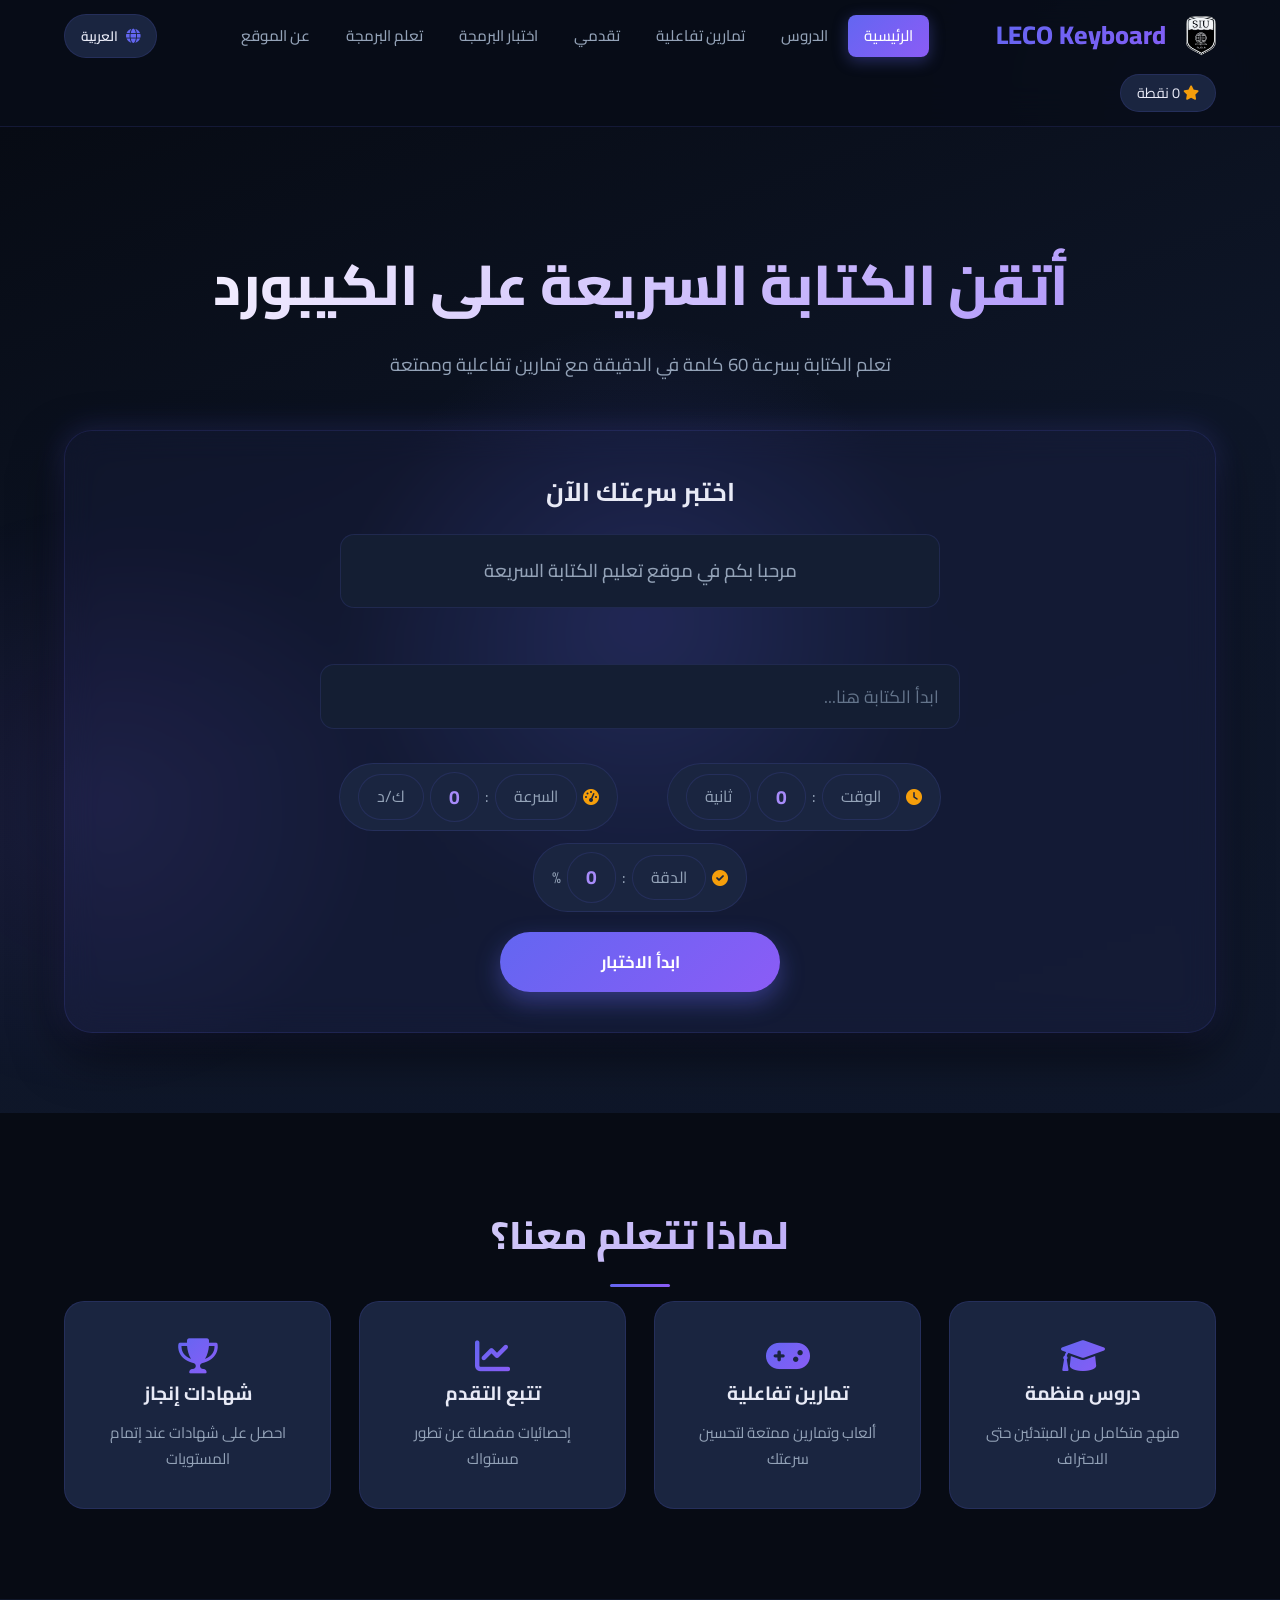
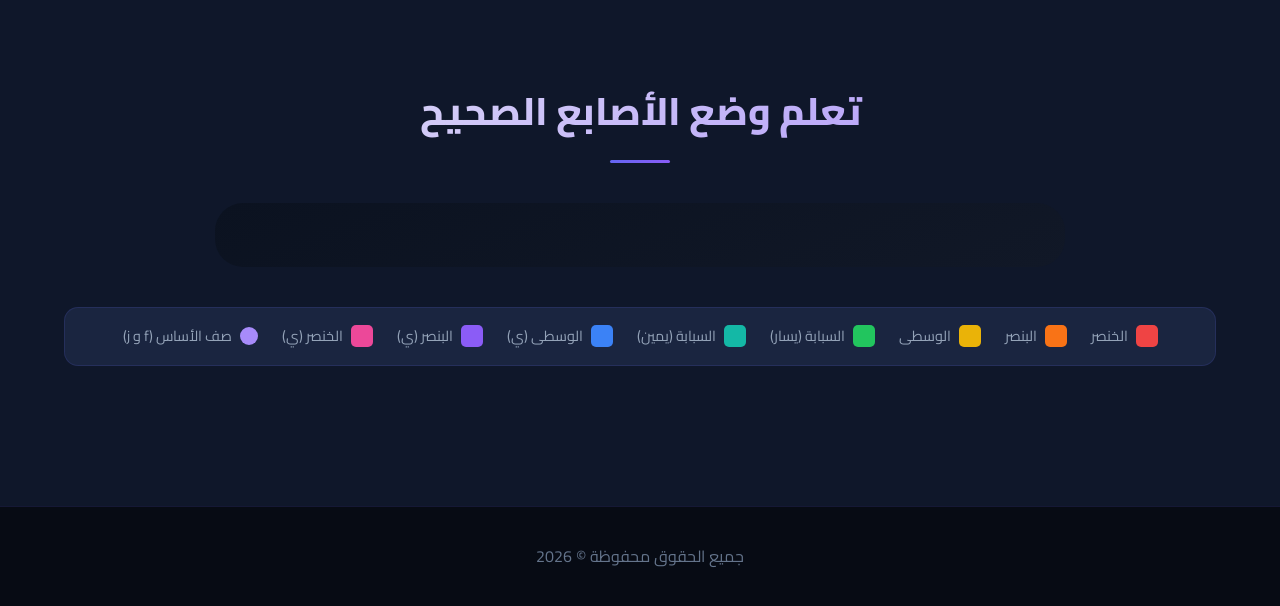
==== commit 61c4af7c: "Update index.html" ====
--- a/index.html
+++ b/index.html
@@ -2,8 +2,17 @@
 <html lang="ar" dir="rtl">
 
 <head>
+    <title>LECO | منصة تطوير مهارات المبرمجين وسرعة الطباعة</title>
+
+    <meta name="description"
+        content="منصة LECO تساعد المبرمجين والطلاب على احتراف سرعة الطباعة وكتابة الأكواد بدقة عالية عبر دروس تفاعلية ودعم للغات برمجة متعددة.">
+
+    <meta property="og:locale" content="ar_AR">
     <meta charset="UTF-8">
     <meta name="viewport" content="width=device-width, initial-scale=1.0">
+    <meta name="author" content="Mohamed Ahmed Al-Bashir">
+    <meta name="developer" content="Mohamed Ahmed Al-Bashir">
+    <meta name="copyright" content="Mohamed Ahmed Al-Bashir">
     <title>تعلم الكتابة السريعة - الرئيسية</title>
     <link rel="stylesheet" href="style.css">
     <link href="https://fonts.googleapis.com/css2?family=Cairo:wght@400;700&display=swap" rel="stylesheet">
@@ -26,6 +35,7 @@
                     <li><a href="lessons.html" id="nav-lessons" data-i18n="nav-lessons">الدروس</a></li>
                     <li><a href="exercises.html" id="nav-exercises" data-i18n="nav-exercises">تمارين تفاعلية</a></li>
                     <li><a href="progress.html" id="nav-progress" data-i18n="nav-progress">تقدمي</a></li>
+                    <li><a href="coding-test.html" id="nav-coding" data-i18n="nav-coding">اختبار البرمجة</a></li>
                     <li><a href="programming.html" id="nav-programming" data-i18n="nav-programming">تعلم البرمجة</a>
                     </li>
                     <li><a href="about.html" id="nav-about" data-i18n="nav-about">عن الموقع</a></li>
@@ -37,7 +47,7 @@
                     </button>
                 </div>
                 <div class="user-stats" id="userStats">
-                    <span><i class="fas fa-star"></i> <span id="userPoints">0</span> <span
+                    <span><i class="fas fa-star"></i> <span class="user-points-val">0</span> <span
                             data-i18n="points-label">نقطة</span></span>
                 </div>
             </div>
@@ -100,84 +110,9 @@
 
         <section class="keyboard-layout">
             <div class="container">
-                <h2 class="section-title">تعلم وضع الأصابع الصحيح</h2>
+                <h2 class="section-title" data-i18n="keyboard-guide-title">تعلم وضع الأصابع الصحيح</h2>
                 <div class="keyboard-diagram">
-                    <!-- الصف الأول (الأرقام) -->
-                    <div class="keyboard-row row-1">
-                        <div class="key" style="border-top:2px solid #ef4444">`</div>
-                        <div class="key" style="border-top:2px solid #ef4444">1</div>
-                        <div class="key" style="border-top:2px solid #f97316">2</div>
-                        <div class="key" style="border-top:2px solid #eab308">3</div>
-                        <div class="key" style="border-top:2px solid #22c55e">4</div>
-                        <div class="key" style="border-top:2px solid #22c55e">5</div>
-                        <div class="key" style="border-top:2px solid #14b8a6">6</div>
-                        <div class="key" style="border-top:2px solid #14b8a6">7</div>
-                        <div class="key" style="border-top:2px solid #3b82f6">8</div>
-                        <div class="key" style="border-top:2px solid #8b5cf6">9</div>
-                        <div class="key" style="border-top:2px solid #ec4899">0</div>
-                        <div class="key" style="border-top:2px solid #ec4899">-</div>
-                        <div class="key" style="border-top:2px solid #ec4899">=</div>
-                        <div class="key wide-backspace" style="border-top:2px solid #ec4899" data-i18n="key-back">Back
-                        </div>
-                    </div>
-
-                    <!-- الصف الثاني (QWERTY) -->
-                    <div class="keyboard-row row-2">
-                        <div class="key wide-tab" data-i18n="key-tab">Tab</div>
-                        <div class="key" style="border-top:2px solid #ef4444">q</div>
-                        <div class="key" style="border-top:2px solid #f97316">w</div>
-                        <div class="key" style="border-top:2px solid #eab308">e</div>
-                        <div class="key" style="border-top:2px solid #22c55e">r</div>
-                        <div class="key" style="border-top:2px solid #22c55e">t</div>
-                        <div class="key" style="border-top:2px solid #14b8a6">y</div>
-                        <div class="key" style="border-top:2px solid #14b8a6">u</div>
-                        <div class="key" style="border-top:2px solid #3b82f6">i</div>
-                        <div class="key" style="border-top:2px solid #8b5cf6">o</div>
-                        <div class="key" style="border-top:2px solid #ec4899">p</div>
-                        <div class="key" style="border-top:2px solid #ec4899">[</div>
-                        <div class="key" style="border-top:2px solid #ec4899">]</div>
-                        <div class="key" style="border-top:2px solid #ec4899">\</div>
-                    </div>
-
-                    <!-- الصف الثالث (ASDF) - الصف الأساسي -->
-                    <div class="keyboard-row row-3">
-                        <div class="key wide-caps" data-i18n="key-caps">Caps</div>
-                        <div class="key" style="border-top:2px solid #ef4444">a</div>
-                        <div class="key" style="border-top:2px solid #f97316">s</div>
-                        <div class="key" style="border-top:2px solid #eab308">d</div>
-                        <div class="key" style="border-top:2px solid #22c55e; border-bottom:3px solid #a78bfa">f</div>
-                        <div class="key" style="border-top:2px solid #22c55e">g</div>
-                        <div class="key" style="border-top:2px solid #14b8a6">h</div>
-                        <div class="key" style="border-top:2px solid #14b8a6; border-bottom:3px solid #a78bfa">j</div>
-                        <div class="key" style="border-top:2px solid #3b82f6">k</div>
-                        <div class="key" style="border-top:2px solid #8b5cf6">l</div>
-                        <div class="key" style="border-top:2px solid #ec4899">;</div>
-                        <div class="key" style="border-top:2px solid #ec4899">'</div>
-                        <div class="key wide-enter" style="border-top:2px solid #ec4899" data-i18n="key-enter">Enter
-                        </div>
-                    </div>
-
-                    <!-- الصف الرابع (ZXCV) -->
-                    <div class="keyboard-row row-4">
-                        <div class="key wide-shift" data-i18n="key-shift">Shift</div>
-                        <div class="key" style="border-top:2px solid #ef4444">z</div>
-                        <div class="key" style="border-top:2px solid #f97316">x</div>
-                        <div class="key" style="border-top:2px solid #eab308">c</div>
-                        <div class="key" style="border-top:2px solid #22c55e">v</div>
-                        <div class="key" style="border-top:2px solid #22c55e">b</div>
-                        <div class="key" style="border-top:2px solid #14b8a6">n</div>
-                        <div class="key" style="border-top:2px solid #14b8a6">m</div>
-                        <div class="key" style="border-top:2px solid #3b82f6">,</div>
-                        <div class="key" style="border-top:2px solid #8b5cf6">.</div>
-                        <div class="key" style="border-top:2px solid #ec4899">/</div>
-                        <div class="key wide-shift" data-i18n="key-shift">Shift</div>
-                    </div>
-
-                    <!-- الصف الخامس (Space) -->
-                    <div class="keyboard-row row-5">
-                        <div class="key wide-space" style="border-top:2px solid #6366f1" data-i18n="key-space">Space
-                        </div>
-                    </div>
+                    <!-- سيتم توليد لوحة المفاتيح ديناميكياً عبر JavaScript -->
                 </div>
 
 
@@ -226,12 +161,11 @@
 
     <footer data-i18n="footer-rights">
         <div class="container">
-            <p>جميع الحقوق محفوظة &copy; 2026 - موقع تعليم الكتابة السريعة</p>
+            <p>© 2026 محمد أحمد البشير — بكل فخر، نسخر شغفنا لنرتقي بمجتمع المبرمجين إلى آفاقٍ جديدة. جميع الحقوق محفوظة.</p>
         </div>
     </footer>
 
     <script src="typing.js"></script>
-    <script type="module" src="auth.js"></script>
 </body>
 
 </html>
--- a/style.css
+++ b/style.css
@@ -1,704 +1,825 @@
-/* ==================== المتغيرات والإعدادات الأساسية ==================== */
+/* ======================================================
+   LECO Keyboard — Dark Premium Theme
+   Color Palette: Deep Navy + Indigo + Violet Accents
+   ====================================================== */
+
+@import url('https://fonts.googleapis.com/css2?family=Cairo:wght@300;400;500;600;700;800&family=Outfit:wght@300;400;500;600;700&display=swap');
+
 :root {
-    --primary-color: #667eea;
-    --primary-dark: #5a67d8;
-    --secondary-color: #764ba2;
-    --success-color: #48bb78;
-    --warning-color: #fbbf24;
-    --error-color: #fc8181;
-    --dark-bg: #2d3748;
-    --light-bg: #f7fafc;
-    --text-dark: #333;
-    --text-light: #718096;
-    --white: #ffffff;
-    --shadow: 0 5px 15px rgba(0, 0, 0, 0.1);
-    --shadow-hover: 0 10px 30px rgba(0, 0, 0, 0.15);
-}
-
-* {
-    margin: 0;
-    padding: 0;
+    /* Core Colors */
+    --primary:       #6366f1;   /* Indigo */
+    --primary-dim:   #4f46e5;
+    --secondary:     #8b5cf6;   /* Violet */
+    --accent:        #a78bfa;   /* Light Violet */
+    --success:       #10b981;
+    --warning:       #f59e0b;
+    --danger:        #ef4444;
+
+    /* Background Layers */
+    --bg-base:       #070b14;   /* Deepest background */
+    --bg-surface:    #0f172a;   /* Page background */
+    --bg-card:       #1a2540;   /* Card background */
+    --bg-elevated:   #1e2d4a;   /* Elevated / hover state */
+    --bg-input:      #141e33;   /* Input fields */
+
+    /* Text */
+    --text-primary:  #e8eaf6;
+    --text-secondary:#94a3b8;
+    --text-muted:    #64748b;
+
+    /* Borders & Dividers */
+    --border:        rgba(99, 102, 241, 0.15);
+    --border-strong: rgba(99, 102, 241, 0.4);
+    --border-glow:   rgba(99, 102, 241, 0.6);
+
+    /* Effects */
+    --shadow-sm:     0 2px 8px rgba(0,0,0,0.4);
+    --shadow-md:     0 8px 24px rgba(0,0,0,0.5);
+    --shadow-lg:     0 20px 50px rgba(0,0,0,0.6);
+    --shadow-glow:   0 0 30px rgba(99,102,241,0.25);
+    --glass:         rgba(99,102,241,0.06);
+
+    /* Radii */
+    --radius-sm:     8px;
+    --radius-md:     14px;
+    --radius-lg:     20px;
+    --radius-xl:     28px;
+}
+
+/* ==================== RESET ==================== */
+*, *::before, *::after {
+    margin: 0; padding: 0;
     box-sizing: border-box;
 }
 
+html { scroll-behavior: smooth; }
+
 body {
-    font-family: 'Cairo', sans-serif;
-    line-height: 1.6;
-    color: var(--text-dark);
-    background-color: #f4f4f4;
+    font-family: 'Cairo', 'Outfit', sans-serif;
+    background-color: var(--bg-surface);
+    color: var(--text-primary);
+    line-height: 1.7;
+    overflow-x: hidden;
+}
+
+/* Decorative gradient blobs */
+body::before {
+    content: '';
+    position: fixed;
+    top: -200px; right: -200px;
+    width: 600px; height: 600px;
+    background: radial-gradient(circle, rgba(99,102,241,0.12), transparent 70%);
+    pointer-events: none; z-index: 0;
+}
+body::after {
+    content: '';
+    position: fixed;
+    bottom: -200px; left: -200px;
+    width: 600px; height: 600px;
+    background: radial-gradient(circle, rgba(139,92,246,0.1), transparent 70%);
+    pointer-events: none; z-index: 0;
 }
 
 .container {
     max-width: 1200px;
     margin: 0 auto;
-    padding: 0 20px;
-}
-
-/* ==================== شريط التنقل ==================== */
+    padding: 0 24px;
+    position: relative; z-index: 1;
+}
+
+/* ==================== SCROLLBAR ==================== */
+::-webkit-scrollbar { width: 6px; }
+::-webkit-scrollbar-track { background: var(--bg-base); }
+::-webkit-scrollbar-thumb { background: var(--primary); border-radius: 3px; }
+
+/* ==================== NAVBAR ==================== */
 .navbar {
-    background: linear-gradient(135deg, var(--primary-color) 0%, var(--secondary-color) 100%);
-    color: var(--white);
-    padding: 1rem 0;
-    box-shadow: var(--shadow);
-    position: sticky;
-    top: 0;
-    z-index: 1000;
+    background: rgba(7, 11, 20, 0.85);
+    backdrop-filter: blur(20px);
+    -webkit-backdrop-filter: blur(20px);
+    border-bottom: 1px solid var(--border);
+    padding: 14px 0;
+    position: sticky; top: 0; z-index: 1000;
 }
 
 .navbar .container {
     display: flex;
     justify-content: space-between;
     align-items: center;
+    gap: 16px;
     flex-wrap: wrap;
 }
 
 .logo {
-    font-size: 1.8rem;
-    font-weight: 700;
+    font-size: 1.6rem;
+    font-weight: 800;
     display: flex;
     align-items: center;
     gap: 10px;
-}
-
-.logo i {
-    font-size: 2rem;
-}
+    text-decoration: none;
+    background: linear-gradient(135deg, var(--primary), var(--secondary));
+    -webkit-background-clip: text; background-clip: text;
+    -webkit-text-fill-color: transparent;
+}
+
+.logo i { font-size: 2rem; }
+.logo span { -webkit-text-fill-color: transparent; }
+.logo img { border-radius: 8px; }
 
 .nav-menu {
     display: flex;
     list-style: none;
-    gap: 0.5rem;
+    gap: 4px;
     flex-wrap: wrap;
 }
 
 .nav-menu li a {
-    color: var(--white);
+    color: var(--text-secondary);
     text-decoration: none;
-    padding: 0.5rem 1rem;
-    border-radius: 5px;
-    transition: background-color 0.3s;
-    display: flex;
-    align-items: center;
-    gap: 5px;
+    padding: 8px 16px;
+    border-radius: var(--radius-sm);
+    transition: all 0.25s ease;
+    display: flex;
+    align-items: center;
+    gap: 6px;
+    font-weight: 500;
+    font-size: 0.95rem;
 }
 
 .nav-menu li a:hover,
 .nav-menu li a.active {
-    background-color: rgba(255, 255, 255, 0.2);
-}
-
-/* ==================== محدد اللغة ==================== */
-.language-selector {
-    margin-right: 20px;
-}
-
-.lang-select {
-    padding: 8px 15px;
-    border-radius: 20px;
-    border: 2px solid var(--white);
-    background: transparent;
-    color: var(--white);
+    background: linear-gradient(135deg, var(--primary), var(--secondary));
+    color: white;
+    box-shadow: 0 4px 15px rgba(99,102,241,0.35);
+}
+
+/* Mobile menu toggle */
+.menu-toggle {
+    display: none;
+    background: var(--bg-card);
+    border: 1px solid var(--border);
+    color: var(--text-primary);
+    font-size: 1.3rem;
+    cursor: pointer;
+    z-index: 1001;
+    padding: 8px 12px;
+    border-radius: var(--radius-sm);
+    transition: all 0.2s;
+}
+.menu-toggle:hover { border-color: var(--primary); color: var(--primary); }
+
+/* Language Selector */
+.language-selector { 
+    display: flex;
+    align-items: center;
+}
+
+.lang-toggle-btn {
+    padding: 8px 16px;
+    border-radius: 50px;
+    border: 1px solid var(--border);
+    background: var(--bg-card);
+    color: var(--text-primary);
     font-family: 'Cairo', sans-serif;
+    font-size: 0.85rem;
+    font-weight: 600;
     cursor: pointer;
-    outline: none;
-    transition: all 0.3s;
-}
-
-.lang-select:hover {
-    background: rgba(255, 255, 255, 0.1);
-}
-
-.lang-select option {
-    background: var(--primary-color);
-    color: var(--white);
-}
-
+    display: flex;
+    align-items: center;
+    gap: 8px;
+    transition: all 0.25s;
+    white-space: nowrap;
+}
+
+.lang-toggle-btn i {
+    font-size: 0.9rem;
+    color: var(--primary);
+}
+
+.lang-toggle-btn:hover {
+    border-color: var(--primary);
+    background: var(--bg-elevated);
+    box-shadow: 0 4px 12px rgba(99,102,241,0.2);
+    transform: translateY(-1px);
+}
+
+.lang-toggle-btn:active {
+    transform: translateY(0);
+}
+
+/* User Stats */
 .user-stats {
-    background: rgba(255, 255, 255, 0.2);
-    padding: 0.5rem 1rem;
-    border-radius: 20px;
+    background: var(--bg-card);
+    border: 1px solid var(--border);
+    padding: 6px 16px;
+    border-radius: 50px;
     font-size: 0.9rem;
-}
-
-.user-stats i {
-    color: var(--warning-color);
-}
-
-/* ==================== قسم البطل ==================== */
+    display: flex;
+    align-items: center;
+    gap: 6px;
+}
+.user-stats i { color: var(--warning); }
+
+#mobileUserStats { display: none !important; }
+
+/* ==================== HERO ==================== */
 .hero {
-    background: linear-gradient(rgba(0, 0, 0, 0.5), rgba(0, 0, 0, 0.5)), 
-                url('https://via.placeholder.com/1920x600');
-    background-size: cover;
-    background-position: center;
-    color: var(--white);
+    position: relative;
+    background: linear-gradient(160deg, var(--bg-base) 0%, #0e1628 50%, #0f172a 100%);
     text-align: center;
-    padding: 100px 0;
+    padding: 110px 0 80px;
+    overflow: hidden;
+}
+
+.hero::before {
+    content: '';
+    position: absolute;
+    top: 50%; left: 50%;
+    transform: translate(-50%, -50%);
+    width: 700px; height: 700px;
+    background: radial-gradient(circle, rgba(99,102,241,0.18), transparent 60%);
+    border-radius: 50%;
+    pointer-events: none;
 }
 
 .hero h2 {
-    font-size: 3rem;
+    font-size: clamp(2rem, 5vw, 3.5rem);
+    font-weight: 800;
     margin-bottom: 1rem;
-    animation: fadeInUp 1s ease;
+    background: linear-gradient(135deg, #ffffff, var(--accent));
+    -webkit-background-clip: text; background-clip: text;
+    -webkit-text-fill-color: transparent;
+    animation: fadeInUp 0.8s ease both;
 }
 
 .hero p {
-    font-size: 1.2rem;
-    margin-bottom: 2rem;
-    animation: fadeInUp 1s ease 0.3s both;
-}
-
+    font-size: 1.15rem;
+    color: var(--text-secondary);
+    margin-bottom: 2.5rem;
+    max-width: 600px;
+    margin-left: auto;
+    margin-right: auto;
+    animation: fadeInUp 0.8s ease 0.2s both;
+}
+
+/* ==================== BUTTONS ==================== */
 .btn {
-    display: inline-block;
-    background: var(--primary-color);
-    color: var(--white);
-    padding: 12px 30px;
+    display: inline-flex;
+    align-items: center;
+    gap: 8px;
+    background: linear-gradient(135deg, var(--primary), var(--secondary));
+    color: white;
+    padding: 13px 32px;
     border: none;
-    border-radius: 25px;
-    font-size: 1.1rem;
+    border-radius: 50px;
+    font-size: 1rem;
+    font-weight: 600;
     cursor: pointer;
-    transition: transform 0.3s, box-shadow 0.3s;
-    animation: fadeInUp 1s ease 0.6s both;
+    transition: all 0.3s cubic-bezier(0.4, 0, 0.2, 1);
     text-decoration: none;
     font-family: 'Cairo', sans-serif;
+    box-shadow: 0 8px 20px rgba(99,102,241,0.35);
+    animation: fadeInUp 0.8s ease 0.4s both;
+    position: relative; z-index: 1;
 }
 
 .btn:hover {
     transform: translateY(-3px);
-    box-shadow: 0 5px 15px rgba(102, 126, 234, 0.4);
-}
-
-/* ==================== اختبار السرعة في الصفحة الرئيسية ==================== */
+    box-shadow: 0 15px 35px rgba(99,102,241,0.5);
+    filter: brightness(1.1);
+}
+.btn:active { transform: translateY(-1px); }
+
+/* ==================== TYPING SPEED TEST (HERO) ==================== */
 .typing-speed-test {
-    background: rgba(255, 255, 255, 0.1);
-    backdrop-filter: blur(10px);
-    border-radius: 15px;
-    padding: 30px;
-    margin-top: 40px;
-    animation: fadeInUp 1s ease 0.9s both;
+    background: var(--glass);
+    backdrop-filter: blur(16px);
+    -webkit-backdrop-filter: blur(16px);
+    border: 1px solid var(--border);
+    border-radius: var(--radius-xl);
+    padding: 40px;
+    margin-top: 50px;
+    box-shadow: var(--shadow-lg), var(--shadow-glow);
+    animation: fadeInUp 0.8s ease 0.6s both;
 }
 
 .typing-speed-test h3 {
-    font-size: 1.8rem;
+    font-size: 1.6rem;
+    font-weight: 700;
     margin-bottom: 20px;
-}
-
-.test-container {
-    max-width: 600px;
-    margin: 0 auto;
-}
+    color: var(--text-primary);
+}
+
+.test-container { max-width: 640px; margin: 0 auto; }
 
 .test-text {
-    font-size: 1.5rem;
-    padding: 20px;
-    background: rgba(255, 255, 255, 0.2);
-    border-radius: 10px;
-    margin-bottom: 20px;
-    direction: ltr;
-}
-
-.test-text[lang="ar"] {
-    direction: rtl;
-    font-size: 1.8rem;
-}
-
-.test-text[lang="en"] {
-    direction: ltr;
-    font-family: 'Courier New', monospace;
-}
-
-#userInput {
-    width: 100%;
-    padding: 15px;
-    font-size: 1.2rem;
-    border: 2px solid var(--white);
-    background: transparent;
-    color: var(--white);
-    border-radius: 10px;
-    margin: 20px 0;
-    font-family: 'Cairo', monospace;
-}
-
-#userInput:focus {
-    outline: none;
-    border-color: var(--primary-color);
-}
-
-.test-stats {
-    display: flex;
-    justify-content: space-around;
-    margin: 20px 0;
-    font-size: 1.1rem;
-}
-
-.test-stats span {
-    display: flex;
-    align-items: center;
-    gap: 5px;
-}
-
-.test-stats i {
-    color: var(--warning-color);
-}
-
-/* ==================== تنسيقات اختبار السرعة - ضيفه هنا ==================== */
-/* ==================== تنسيقات اختبار السرعة ==================== */
-.typing-speed-test {
-    background: rgba(255, 255, 255, 0.1);
-    backdrop-filter: blur(10px);
-    border-radius: 15px;
-    padding: 30px;
-    margin-top: 40px;
-}
-
-.typing-speed-test h3 {
-    font-size: 1.8rem;
-    margin-bottom: 20px;
-    color: white;  /* النص الرئيسي أبيض */
-    text-shadow: 0 2px 4px rgba(0,0,0,0.3); /* ظل خفيف */
-}
-
-.test-container {
-    max-width: 600px;
-    margin: 0 auto;
-}
-
-.test-text {
-    font-size: 1.5rem;
-    padding: 20px;
-    background: rgba(255, 255, 255, 0.2);
-    border-radius: 10px;
+    font-size: 1.4rem;
+    padding: 20px 24px;
+    background: var(--bg-input);
+    border: 1px solid var(--border);
+    border-radius: var(--radius-md);
     margin-bottom: 20px;
     direction: rtl;
     text-align: center;
-    color: white;  /* النص أبيض */
+    color: var(--text-primary);
     font-weight: 500;
-}
+    line-height: 1.7;
+}
+
+.test-text[lang="en"] { direction: ltr; font-family: 'Courier New', monospace; }
 
 .test-stats {
     display: flex;
     justify-content: space-around;
-    margin: 20px 0;
+    margin: 18px 0;
+    font-size: 1rem;
+    flex-wrap: wrap;
+    gap: 12px;
+}
+
+.test-stats span {
+    display: flex;
+    align-items: center;
+    gap: 6px;
+    background: var(--bg-card);
+    border: 1px solid var(--border);
+    padding: 8px 18px;
+    border-radius: 50px;
+    color: var(--text-secondary);
+}
+
+.test-stats i { color: var(--warning); }
+
+#timer, #speed, #accuracy {
+    font-weight: 700;
+    font-size: 1.2rem;
+    color: var(--accent);
+}
+
+#testInput, #userInput {
+    width: 100%;
+    padding: 15px 20px;
     font-size: 1.1rem;
-    color: white;  /* النص أبيض */
-    flex-wrap: wrap;
-    gap: 10px;
-}
-
-.test-stats span {
-    display: flex;
-    align-items: center;
-    gap: 5px;
-    color: white;  /* النص أبيض */
-}
-
-.test-stats i {
-    color: #fbbf24;  /* لون الأيقونات أصفر */
-}
-
-#timer, #speed, #accuracy {
-    font-weight: bold;
-    font-size: 1.3rem;
-    color: #fbbf24;  /* الأرقام صفراء */
-    margin-left: 5px;
-}
-
-#testInput {
-    width: 100%;
-    padding: 15px;
-    font-size: 1.2rem;
-    border: 2px solid white;
-    background: rgba(255, 255, 255, 0.1);
-    color: white;  /* النص المدخل أبيض */
-    border-radius: 10px;
-    margin: 20px 0;
+    border: 1.5px solid var(--border);
+    background: var(--bg-input);
+    color: var(--text-primary);
+    border-radius: var(--radius-md);
+    margin: 16px 0;
     font-family: 'Cairo', monospace;
     direction: rtl;
-}
-
-#testInput::placeholder {
-    color: rgba(255, 255, 255, 0.7);  /* placeholder رمادي فاتح (مقروء) */
-}
-
-#testInput:focus {
     outline: none;
-    border-color: #667eea;
-    box-shadow: 0 0 0 3px rgba(102, 126, 234, 0.3);
-}
-
-#testInput:disabled {
-    opacity: 0.5;
-    cursor: not-allowed;
-}
+    transition: all 0.25s;
+}
+#testInput:focus, #userInput:focus {
+    border-color: var(--primary);
+    box-shadow: 0 0 0 3px rgba(99,102,241,0.2);
+}
+#testInput::placeholder, #userInput::placeholder {
+    color: var(--text-muted);
+}
+#testInput:disabled { opacity: 0.4; cursor: not-allowed; }
 
 #startTest {
-    margin-top: 20px;
+    display: block;
+    margin: 20px auto 0;
     width: 100%;
-    max-width: 300px;
-    background: #667eea;
+    max-width: 280px;
+    background: linear-gradient(135deg, var(--primary), var(--secondary));
     color: white;
-    font-weight: bold;
+    font-weight: 700;
+    font-size: 1.05rem;
+    font-family: 'Cairo', sans-serif;
+    padding: 14px 30px;
+    border-radius: 50px;
     border: none;
-    transition: all 0.3s;
-}
-
+    transition: all 0.3s cubic-bezier(0.4, 0, 0.2, 1);
+    box-shadow: 0 10px 25px rgba(99,102,241,0.4);
+    cursor: pointer;
+}
 #startTest:hover {
-    background: #5a67d8;
-    transform: translateY(-2px);
-    box-shadow: 0 5px 15px rgba(102, 126, 234, 0.4);
-}
-
-/* ==================== قسم المميزات ==================== */
-.features {
-    padding: 80px 0;
-}
+    transform: translateY(-3px) scale(1.02);
+    box-shadow: 0 18px 40px rgba(99,102,241,0.55);
+}
+#startTest:active { transform: translateY(-1px) scale(0.99); }
+
+/* ==================== FEATURES SECTION ==================== */
+.features { padding: 90px 0; background: var(--bg-base); }
 
 .section-title {
     text-align: center;
-    font-size: 2.5rem;
-    color: var(--primary-color);
-    margin-bottom: 50px;
-    position: relative;
+    font-size: clamp(1.8rem, 3vw, 2.5rem);
+    font-weight: 800;
+    margin-bottom: 14px;
+    background: linear-gradient(135deg, var(--text-primary), var(--accent));
+    -webkit-background-clip: text; background-clip: text;
+    -webkit-text-fill-color: transparent;
+}
+
+.section-subtitle {
+    text-align: center;
+    color: var(--text-muted);
+    margin-bottom: 60px;
+    font-size: 1.05rem;
 }
 
 .section-title:after {
     content: '';
     display: block;
-    width: 80px;
-    height: 4px;
-    background: linear-gradient(135deg, var(--primary-color), var(--secondary-color));
-    margin: 20px auto;
+    width: 60px; height: 3px;
+    background: linear-gradient(135deg, var(--primary), var(--secondary));
+    margin: 16px auto 0;
     border-radius: 2px;
 }
 
 .features-grid {
     display: grid;
-    grid-template-columns: repeat(auto-fit, minmax(250px, 1fr));
-    gap: 30px;
+    grid-template-columns: repeat(auto-fit, minmax(240px, 1fr));
+    gap: 28px;
 }
 
 .feature-card {
-    background: var(--white);
-    padding: 40px 30px;
-    border-radius: 10px;
+    background: var(--bg-card);
+    padding: 36px 28px;
+    border-radius: var(--radius-lg);
     text-align: center;
-    box-shadow: var(--shadow);
-    transition: transform 0.3s, box-shadow 0.3s;
+    border: 1px solid var(--border);
+    transition: all 0.4s cubic-bezier(0.175, 0.885, 0.32, 1.275);
+    position: relative;
+    overflow: hidden;
+}
+
+.feature-card::before {
+    content: '';
+    position: absolute;
+    top: 0; left: 0; right: 0; height: 3px;
+    background: linear-gradient(90deg, var(--primary), var(--secondary));
+    opacity: 0;
+    transition: opacity 0.3s;
 }
 
 .feature-card:hover {
     transform: translateY(-10px);
-    box-shadow: var(--shadow-hover);
+    border-color: var(--border-strong);
+    box-shadow: var(--shadow-md), var(--shadow-glow);
+}
+
+.feature-card:hover::before { opacity: 1; }
+
+.feature-card .feature-icon {
+    width: 70px; height: 70px;
+    margin: 0 auto 20px;
+    background: linear-gradient(135deg, rgba(99,102,241,0.2), rgba(139,92,246,0.2));
+    border-radius: var(--radius-md);
+    display: flex;
+    align-items: center;
+    justify-content: center;
+    border: 1px solid var(--border);
 }
 
 .feature-card i {
-    font-size: 3rem;
-    color: var(--primary-color);
-    margin-bottom: 1rem;
+    font-size: 2.2rem;
+    background: linear-gradient(135deg, var(--primary), var(--secondary));
+    -webkit-background-clip: text; background-clip: text;
+    -webkit-text-fill-color: transparent;
 }
 
 .feature-card h3 {
-    color: var(--primary-color);
-    margin-bottom: 1rem;
-    font-size: 1.4rem;
-}
-
-.feature-card p {
-    color: var(--text-light);
-}
-
-/* ==================== لوحة المفاتيح ==================== */
-/* ==================== تنسيقات لوحة المفاتيح ==================== */
-.keyboard-layout {
-    padding: 60px 0;
-    background: #f7fafc;
-}
-
+    color: var(--text-primary);
+    margin-bottom: 10px;
+    font-size: 1.2rem;
+    font-weight: 700;
+}
+
+.feature-card p { color: var(--text-secondary); font-size: 0.95rem; }
+
+/* ==================== KEYBOARD SECTION ==================== */
+.keyboard-layout { padding: 80px 0; }
+
+/* Keyboard Diagram (Static) */
 .keyboard-diagram {
-    background: #2d3748;
-    padding: 30px;
-    border-radius: 15px;
-    margin: 30px 0;
-    direction: ltr;
-    overflow-x: auto;
-    box-shadow: 0 10px 30px rgba(0, 0, 0, 0.2);
-}
-
+    background: linear-gradient(160deg, #0b1220 0%, #111827 100%);
+    padding: 32px 24px;
+    border-radius: var(--radius-xl);
+    margin: 40px auto;
+    max-width: 850px;
+    display: flex;
+    flex-direction: column;
+    align-items: center;
+}
+
+/* Virtual Keyboard (Interactive) */
+.virtual-keyboard {
+    background: linear-gradient(160deg, #0b1220 0%, #111827 100%);
+    padding: 28px 20px;
+    border-radius: var(--radius-xl);
+    margin: 30px auto;
+    max-width: 850px;
+    display: flex;
+    flex-direction: column;
+    align-items: center;
+}
+
+/* Keyboard Row */
 .keyboard-row {
     display: flex;
     justify-content: center;
-    margin: 5px 0;
-    gap: 5px;
-    flex-wrap: wrap;
-}
-
-.key {
-    width: 50px;
-    height: 50px;
+    margin: 4px 0;
+    gap: 6px;
+    width: 100%;
+}
+
+/* Special Key Widths for Shape */
+.key.wide-tab { width: 66px; }       /* 1.5x */
+.key.wide-caps { width: 77px; }      /* 1.75x */
+.key.wide-shift { width: 100px; }    /* 2.25x */
+.key.wide-backspace { width: 88px; } /* 2x */
+.key.wide-enter { width: 88px; }     /* 2x */
+.key.wide-space { width: 300px; }    /* 6.8x approx */
+
+/* Staggering fixes for rows that don't have special keys yet or to fine tune centering */
+.keyboard-row.row-1 { margin-left: 0; }
+.keyboard-row.row-2 { margin-left: 0; }
+.keyboard-row.row-3 { margin-left: 0; }
+.keyboard-row.row-4 { margin-left: 0; }
+.keyboard-row.row-5 { margin-left: 0; }
+
+/* Base Key */
+.key, .virtual-key {
+    width: 44px;
+    height: 44px;
     display: flex;
     align-items: center;
     justify-content: center;
     border-radius: 8px;
-    font-size: 1.2rem;
-    font-weight: bold;
+    font-size: 0.9rem;
+    font-weight: 600;
+    font-family: 'Outfit', 'Cairo', sans-serif;
+    color: #cbd5e1;
+    background: linear-gradient(160deg, #1e2d4a 0%, #162037 100%);
+    border: 1px solid rgba(99,102,241,0.12);
+    box-shadow:
+        0 4px 0 #070b14,
+        inset 0 1px 0 rgba(255,255,255,0.07);
+    transition: all 0.1s ease;
+    cursor: pointer;
+    user-select: none;
+    position: relative; top: 0;
+}
+
+.key:hover, .virtual-key:hover {
+    color: #fff;
+    border-color: rgba(99,102,241,0.4);
+    background: linear-gradient(160deg, #243357 0%, #1a2845 100%);
+    box-shadow:
+        0 4px 0 #070b14,
+        0 0 12px rgba(99,102,241,0.2),
+        inset 0 1px 0 rgba(255,255,255,0.1);
+    transform: translateY(-1px);
+}
+
+.key:active, .virtual-key.active {
+    top: 3px;
+    box-shadow: 0 1px 0 #070b14;
+    background: linear-gradient(135deg, var(--primary), var(--secondary)) !important;
+    color: white !important;
+    border-color: var(--primary) !important;
+    transform: translateY(0);
+}
+
+/* Finger Color Groups */
+.key.finger-l-pinky  { border-top: 2px solid #ef4444; }
+.key.finger-l-ring   { border-top: 2px solid #f97316; }
+.key.finger-l-middle { border-top: 2px solid #eab308; }
+.key.finger-l-index  { border-top: 2px solid #22c55e; }
+.key.finger-thumb    { border-top: 2px solid #6366f1; }
+.key.finger-r-index  { border-top: 2px solid #14b8a6; }
+.key.finger-r-middle { border-top: 2px solid #3b82f6; }
+.key.finger-r-ring   { border-top: 2px solid #8b5cf6; }
+.key.finger-r-pinky  { border-top: 2px solid #ec4899; }
+
+/* Home row highlight */
+.key[data-key="f"], .key[data-key="j"],
+.virtual-key[data-key="f"], .virtual-key[data-key="j"],
+.key[data-key="أ"], .key[data-key="ب"],
+.virtual-key[data-key="أ"], .virtual-key[data-key="ب"] {
+    border-bottom: 3px solid var(--accent);
+}
+
+/* ==================== FINGER COLOR CODING (dynamic from JS) ==================== */
+/* Colors applied inline by JS - keeping harmony with palette */
+
+.finger-guide {
+    display: flex;
+    justify-content: center;
+    gap: 24px;
+    margin-top: 28px;
+    flex-wrap: wrap;
+    background: var(--bg-card);
+    border: 1px solid var(--border);
+    padding: 16px 24px;
+    border-radius: var(--radius-md);
+}
+
+.guide-item {
+    display: flex;
+    align-items: center;
+    gap: 8px;
+    font-size: 0.9rem;
+    color: var(--text-secondary);
+}
+
+.color-box {
+    width: 22px; height: 22px;
+    border-radius: 5px;
+    flex-shrink: 0;
+}
+
+/* ==================== PAGE HEADER (sub-pages) ==================== */
+.page-header {
+    background: linear-gradient(160deg, var(--bg-base) 0%, #0e1628 100%);
+    border-bottom: 1px solid var(--border);
+    text-align: center;
+    padding: 70px 0;
+    position: relative;
+    overflow: hidden;
+}
+
+.page-header::after {
+    content: '';
+    position: absolute;
+    top: 50%; left: 50%; transform: translate(-50%,-50%);
+    width: 500px; height: 300px;
+    background: radial-gradient(ellipse, rgba(99,102,241,0.15), transparent 70%);
+    pointer-events: none;
+}
+
+.page-header h2 {
+    font-size: clamp(1.8rem, 4vw, 2.8rem);
+    font-weight: 800;
+    background: linear-gradient(135deg, #fff, var(--accent));
+    -webkit-background-clip: text; background-clip: text;
+    -webkit-text-fill-color: transparent;
+    margin-bottom: 10px;
+}
+
+.page-header p { font-size: 1.05rem; color: var(--text-muted); }
+
+/* ==================== LESSONS ==================== */
+.lessons-grid { padding: 70px 0; }
+
+.level-tabs {
+    display: flex;
+    justify-content: center;
+    gap: 10px;
+    margin-bottom: 44px;
+    flex-wrap: wrap;
+}
+
+.level-tab {
+    background: var(--bg-card);
+    border: 1px solid var(--border);
+    color: var(--text-secondary);
+    padding: 10px 28px;
+    border-radius: 50px;
+    font-size: 1rem;
+    font-weight: 600;
+    font-family: 'Cairo', sans-serif;
+    cursor: pointer;
+    transition: all 0.25s ease;
+}
+
+.level-tab:hover {
+    border-color: var(--primary);
+    color: var(--primary);
+}
+
+.level-tab.active {
+    background: linear-gradient(135deg, var(--primary), var(--secondary));
+    border-color: transparent;
     color: white;
-    box-shadow: 0 4px 6px rgba(0, 0, 0, 0.3);
-    transition: all 0.2s;
-    cursor: default;
-}
-
-.key:hover {
-    transform: translateY(-3px);
-    box-shadow: 0 6px 10px rgba(0, 0, 0, 0.4);
-}
-
-/* دليل الألوان */
-.finger-guide {
-    display: flex;
-    justify-content: center;
-    gap: 30px;
-    margin-top: 30px;
+    box-shadow: 0 6px 20px rgba(99,102,241,0.4);
+}
+
+.lesson-card {
+    background: var(--bg-card);
+    border-radius: var(--radius-lg);
+    padding: 28px;
+    margin-bottom: 22px;
+    border: 1px solid var(--border);
+    transition: all 0.35s cubic-bezier(0.175, 0.885, 0.32, 1.275);
+}
+
+.lesson-card:hover {
+    transform: translateY(-6px);
+    border-color: var(--border-strong);
+    box-shadow: var(--shadow-md), 0 0 20px rgba(99,102,241,0.15);
+}
+
+.lesson-header {
+    display: flex;
+    justify-content: space-between;
+    align-items: center;
+    margin-bottom: 14px;
+    padding-bottom: 14px;
+    border-bottom: 1px solid var(--border);
     flex-wrap: wrap;
-    background: white;
-    padding: 20px;
-    border-radius: 10px;
-    box-shadow: 0 5px 15px rgba(0, 0, 0, 0.1);
-}
-
-.guide-item {
-    display: flex;
-    align-items: center;
     gap: 10px;
 }
 
-.color-box {
-    width: 25px;
-    height: 25px;
-    border-radius: 5px;
-}
-
-/* ==================== تنسيقات للشاشات الصغيرة ==================== */
-@media (max-width: 768px) {
-    .key {
-        width: 35px;
-        height: 35px;
-        font-size: 0.9rem;
-    }
-    
-    .finger-guide {
-        gap: 15px;
-    }
-}
-
-@media (max-width: 480px) {
-    .key {
-        width: 25px;
-        height: 25px;
-        font-size: 0.7rem;
-    }
-    
-    .finger-guide {
-        flex-direction: column;
-        align-items: center;
-    }
-}
-
-/* ==================== لوحة المفاتيح الافتراضية ==================== */
-.virtual-keyboard {
-    background: var(--dark-bg);
-    padding: 20px;
-    border-radius: 10px;
-    margin: 30px 0;
-    direction: ltr;
-    overflow-x: auto;
-}
-
-.virtual-key {
-    background: #4a5568;
-    color: var(--white);
-    width: 50px;
-    height: 50px;
-    display: flex;
-    align-items: center;
-    justify-content: center;
-    border-radius: 8px;
-    font-size: 1.2rem;
-    font-weight: bold;
-    box-shadow: 0 4px 6px rgba(0, 0, 0, 0.1);
-    transition: all 0.2s;
-    cursor: pointer;
-}
-
-.virtual-key.active {
-    background: var(--primary-color);
-    transform: scale(1.1);
-    box-shadow: 0 0 20px rgba(102, 126, 234, 0.5);
-}
-
-.virtual-key:hover {
-    background: #718096;
-    transform: translateY(-2px);
-}
-
-.lang-switch {
-    margin: 20px auto;
-    display: block;
-    background: linear-gradient(135deg, var(--success-color) 0%, #38a169 100%);
-}
-
-.lang-switch:hover {
-    transform: translateY(-3px);
-    box-shadow: 0 5px 15px rgba(72, 187, 120, 0.4);
-}
-
-/* ==================== رأس الصفحة ==================== */
-.page-header {
-    background: linear-gradient(135deg, var(--primary-color) 0%, var(--secondary-color) 100%);
-    color: var(--white);
-    text-align: center;
-    padding: 60px 0;
-}
-
-.page-header h2 {
-    font-size: 2.5rem;
-    margin-bottom: 10px;
-}
-
-.page-header p {
-    font-size: 1.1rem;
-    opacity: 0.9;
-}
-
-/* ==================== صفحة من نحن ==================== */
-.about-content {
-    padding: 80px 0;
-}
-
-.about-text {
-    max-width: 800px;
-    margin: 0 auto 50px;
-}
-
-.about-text h3 {
-    color: var(--primary-color);
-    margin: 2rem 0 1rem;
-    font-size: 1.8rem;
-}
-
-.about-text p {
-    color: var(--text-light);
-    line-height: 1.8;
-}
-
-.features-list {
+.lesson-header h3 {
+    color: var(--text-primary);
+    font-size: 1.3rem;
+    font-weight: 700;
+}
+
+.lesson-duration {
+    background: rgba(16, 185, 129, 0.15);
+    color: var(--success);
+    border: 1px solid rgba(16,185,129,0.3);
+    padding: 4px 14px;
+    border-radius: 50px;
+    font-size: 0.85rem;
+    font-weight: 600;
+}
+
+.lesson-description {
+    color: var(--text-secondary);
+    margin-bottom: 14px;
+    line-height: 1.7;
+}
+
+.lesson-content {
+    background: var(--bg-input);
+    border: 1px solid var(--border);
+    padding: 14px;
+    border-radius: var(--radius-sm);
+    margin: 14px 0;
+}
+
+.lesson-exercises li {
+    background: var(--bg-elevated);
+    border: 1px solid var(--border);
+    padding: 8px 14px;
+    margin: 5px 0;
+    border-radius: var(--radius-sm);
+    font-family: 'Courier New', monospace;
+    font-size: 1rem;
+    color: var(--accent);
     list-style: none;
-    padding: 0;
-}
-
-.features-list li {
-    margin: 15px 0;
-    display: flex;
-    align-items: center;
+}
+
+.lesson-footer {
+    display: flex;
+    justify-content: space-between;
+    align-items: center;
+    margin-top: 18px;
+    padding-top: 14px;
+    border-top: 1px solid var(--border);
+    flex-wrap: wrap;
     gap: 10px;
 }
 
-.features-list i {
-    color: var(--success-color);
-    font-size: 1.2rem;
-}
-
-.team-section {
-    margin: 60px 0;
-}
-
-.team-section h3 {
-    text-align: center;
-    color: var(--primary-color);
-    font-size: 2rem;
-    margin-bottom: 40px;
-}
-
-.team-grid {
-    display: grid;
-    grid-template-columns: repeat(auto-fit, minmax(250px, 1fr));
-    gap: 30px;
-}
-
-.team-member {
-    text-align: center;
-    background: var(--white);
-    padding: 30px;
-    border-radius: 10px;
-    box-shadow: var(--shadow);
-}
-
-.team-member img {
-    width: 150px;
-    height: 150px;
-    border-radius: 50%;
-    margin-bottom: 20px;
-    border: 4px solid var(--primary-color);
-}
-
-.team-member h4 {
-    color: var(--primary-color);
-    margin-bottom: 5px;
-}
-
-.team-member p {
-    color: var(--text-light);
-}
-
-.contact-info {
-    text-align: center;
-    margin-top: 60px;
-}
-
-.contact-info h3 {
-    color: var(--primary-color);
-    font-size: 2rem;
-    margin-bottom: 30px;
-}
-
-.contact-methods {
-    display: flex;
-    justify-content: center;
-    gap: 20px;
+.lesson-points {
+    background: rgba(245,158,11,0.15);
+    color: var(--warning);
+    border: 1px solid rgba(245,158,11,0.3);
+    padding: 4px 14px;
+    border-radius: 50px;
+    font-weight: 700;
+    font-size: 0.9rem;
+}
+
+.lesson-btn {
+    background: linear-gradient(135deg, var(--primary), var(--secondary));
+    padding: 9px 24px;
+    box-shadow: 0 5px 15px rgba(99,102,241,0.35);
+}
+
+.lesson-btn:disabled {
+    background: var(--bg-elevated);
+    color: var(--text-muted);
+    cursor: not-allowed;
+    box-shadow: none;
+}
+
+/* ==================== EXERCISES ==================== */
+.typing-exercise { padding: 60px 0; }
+
+.exercise-header {
+    display: flex;
+    justify-content: space-between;
+    align-items: center;
+    margin-bottom: 28px;
     flex-wrap: wrap;
-}
-
-.contact-methods a {
-    color: var(--white);
-    background: var(--primary-color);
-    padding: 10px 25px;
-    border-radius: 25px;
-    text-decoration: none;
-    display: flex;
-    align-items: center;
-    gap: 8px;
-    transition: transform 0.3s;
-}
-
-.contact-methods a:hover {
-    transform: translateY(-3px);
-}
-
-/* ==================== صفحة التمارين ==================== */
-.typing-exercise {
-    padding: 60px 0;
-}
-
-.exercise-header {
-    display: flex;
-    justify-content: space-between;
-    align-items: center;
-    margin-bottom: 30px;
-    flex-wrap: wrap;
-    gap: 20px;
+    gap: 16px;
 }
 
 .exercise-header h3 {
-    font-size: 1.8rem;
-    color: var(--primary-color);
+    font-size: 1.7rem;
+    font-weight: 700;
+    background: linear-gradient(135deg, var(--text-primary), var(--accent));
+    -webkit-background-clip: text; background-clip: text;
+    -webkit-text-fill-color: transparent;
 }
 
 .exercise-controls {
@@ -709,653 +830,684 @@
 
 .exercise-controls select {
     padding: 10px 20px;
-    border: 2px solid var(--primary-color);
-    border-radius: 25px;
+    border: 1px solid var(--border);
+    border-radius: 50px;
     font-family: 'Cairo', sans-serif;
-    font-size: 1rem;
+    font-size: 0.95rem;
     cursor: pointer;
     outline: none;
+    background: var(--bg-card);
+    color: var(--text-primary);
+    transition: all 0.25s;
+}
+.exercise-controls select:hover, .exercise-controls select:focus {
+    border-color: var(--primary);
+    box-shadow: 0 0 0 3px rgba(99,102,241,0.15);
 }
 
 .exercise-area {
-    background: var(--white);
-    padding: 30px;
-    border-radius: 15px;
-    box-shadow: var(--shadow);
-    margin-top: 30px;
+    background: var(--bg-card);
+    border: 1px solid var(--border);
+    padding: 32px;
+    border-radius: var(--radius-lg);
+    box-shadow: var(--shadow-md);
+    margin-top: 28px;
 }
 
 .target-text {
-    font-size: 1.5rem;
+    font-size: 1.4rem;
     line-height: 2;
     padding: 20px;
-    background: var(--light-bg);
-    border-radius: 10px;
+    background: var(--bg-input);
+    border: 1px solid var(--border);
+    border-radius: var(--radius-md);
     margin-bottom: 20px;
     direction: ltr;
     text-align: center;
     font-family: 'Cairo', monospace;
-}
-
-.target-text[lang="ar"] {
-    direction: rtl;
-    font-size: 1.8rem;
-}
-
-.target-text[lang="en"] {
-    direction: ltr;
-    font-family: 'Courier New', monospace;
-}
+    color: var(--text-primary);
+}
+.target-text[lang="ar"] { direction: rtl; font-size: 1.7rem; }
+.target-text[lang="en"] { direction: ltr; font-family: 'Courier New', monospace; }
 
 #typingArea {
     width: 100%;
-    padding: 15px;
-    font-size: 1.2rem;
-    border: 2px solid #e2e8f0;
-    border-radius: 10px;
-    margin: 20px 0;
+    padding: 15px 20px;
+    font-size: 1.1rem;
+    border: 1.5px solid var(--border);
+    border-radius: var(--radius-md);
+    margin: 16px 0;
     resize: none;
     font-family: 'Cairo', monospace;
-}
-
+    background: var(--bg-input);
+    color: var(--text-primary);
+    outline: none;
+    transition: all 0.25s;
+    min-height: 80px;
+}
 #typingArea:focus {
-    outline: none;
-    border-color: var(--primary-color);
-    box-shadow: 0 0 0 3px rgba(102, 126, 234, 0.1);
-}
-
-#typingArea[lang="en"] {
-    direction: ltr;
-    font-family: 'Courier New', monospace;
-}
+    border-color: var(--primary);
+    box-shadow: 0 0 0 3px rgba(99,102,241,0.2);
+}
+#typingArea[lang="en"] { direction: ltr; font-family: 'Courier New', monospace; }
 
 .exercise-stats {
     display: grid;
     grid-template-columns: repeat(auto-fit, minmax(150px, 1fr));
-    gap: 20px;
-    margin: 30px 0;
+    gap: 16px;
+    margin: 28px 0;
 }
 
 .stat-box {
-    background: linear-gradient(135deg, var(--primary-color) 0%, var(--secondary-color) 100%);
-    color: var(--white);
+    background: linear-gradient(135deg, rgba(99,102,241,0.15), rgba(139,92,246,0.15));
+    border: 1px solid var(--border-strong);
     padding: 20px;
-    border-radius: 10px;
+    border-radius: var(--radius-md);
     text-align: center;
-    box-shadow: var(--shadow);
-}
-
+}
 .stat-label {
     display: block;
-    font-size: 0.9rem;
-    opacity: 0.9;
-    margin-bottom: 5px;
-}
-
+    font-size: 0.85rem;
+    color: var(--text-muted);
+    margin-bottom: 6px;
+}
 .stat-value {
     display: block;
     font-size: 2rem;
-    font-weight: bold;
-}
-
+    font-weight: 800;
+    background: linear-gradient(135deg, var(--primary), var(--accent));
+    -webkit-background-clip: text; background-clip: text;
+    -webkit-text-fill-color: transparent;
+}
 .stat-unit {
     font-size: 0.8rem;
-    opacity: 0.8;
-}
-
-/* ==================== نتائج التمرين ==================== */
+    color: var(--text-muted);
+}
+
+/* ==================== EXERCISE RESULTS ==================== */
 .exercise-results {
-    background: var(--white);
-    padding: 30px;
-    border-radius: 15px;
-    margin-top: 30px;
+    background: var(--bg-card);
+    border: 1px solid var(--border-strong);
+    padding: 32px;
+    border-radius: var(--radius-lg);
+    margin-top: 28px;
     text-align: center;
     animation: slideIn 0.5s ease;
-}
-
-@keyframes slideIn {
-    from {
-        opacity: 0;
-        transform: translateY(30px);
-    }
-    to {
-        opacity: 1;
-        transform: translateY(0);
-    }
+    box-shadow: var(--shadow-glow);
 }
 
 .exercise-results h3 {
-    color: var(--primary-color);
+    background: linear-gradient(135deg, var(--primary), var(--secondary));
+    -webkit-background-clip: text; background-clip: text;
+    -webkit-text-fill-color: transparent;
     margin-bottom: 20px;
     font-size: 1.8rem;
+    font-weight: 800;
 }
 
 .results-grid {
     display: grid;
-    grid-template-columns: repeat(auto-fit, minmax(200px, 1fr));
-    gap: 20px;
-    margin: 30px 0;
+    grid-template-columns: repeat(auto-fit, minmax(180px, 1fr));
+    gap: 18px;
+    margin: 28px 0;
 }
 
 .result-item {
-    background: var(--light-bg);
+    background: var(--bg-elevated);
+    border: 1px solid var(--border);
     padding: 20px;
-    border-radius: 10px;
+    border-radius: var(--radius-md);
 }
 
 .result-item i {
-    font-size: 2rem;
-    color: var(--primary-color);
-    margin-bottom: 10px;
-}
-
-.result-label {
-    display: block;
-    color: var(--text-light);
-    margin: 5px 0;
-}
-
-.result-value {
-    display: block;
-    font-size: 2rem;
-    font-weight: bold;
-    color: var(--text-dark);
-}
-
-/* ==================== تمييز الأخطاء ==================== */
+    font-size: 1.8rem;
+    background: linear-gradient(135deg, var(--primary), var(--secondary));
+    -webkit-background-clip: text; background-clip: text;
+    -webkit-text-fill-color: transparent;
+    margin-bottom: 8px;
+}
+.result-label { display: block; color: var(--text-muted); margin: 6px 0; font-size: 0.9rem; }
+.result-value { display: block; font-size: 1.8rem; font-weight: 800; color: var(--text-primary); }
+
+/* Error highlighting */
 .error-char {
-    background-color: var(--error-color);
-    color: var(--white);
+    background-color: rgba(239, 68, 68, 0.3);
+    color: #fca5a5;
     border-radius: 3px;
-    padding: 2px;
-}
-
-/* ==================== صفحة الدروس ==================== */
-.lessons-grid {
-    padding: 60px 0;
-}
-
-.level-tabs {
-    display: flex;
-    justify-content: center;
-    gap: 10px;
-    margin-bottom: 40px;
-    flex-wrap: wrap;
-}
-
-.level-tab {
-    background: var(--white);
-    border: 2px solid var(--primary-color);
-    color: var(--primary-color);
-    padding: 10px 30px;
-    border-radius: 25px;
-    font-size: 1.1rem;
-    cursor: pointer;
-    transition: all 0.3s;
-}
-
-.level-tab:hover,
-.level-tab.active {
-    background: var(--primary-color);
-    color: var(--white);
-}
-
-.lesson-card {
-    background: var(--white);
-    border-radius: 15px;
-    padding: 25px;
-    margin-bottom: 20px;
-    box-shadow: var(--shadow);
-    transition: transform 0.3s;
-}
-
-.lesson-card:hover {
-    transform: translateY(-5px);
-    box-shadow: var(--shadow-hover);
-}
-
-.lesson-header {
-    display: flex;
-    justify-content: space-between;
-    align-items: center;
-    margin-bottom: 15px;
-    padding-bottom: 15px;
-    border-bottom: 2px solid #e2e8f0;
-    flex-wrap: wrap;
-    gap: 10px;
-}
-
-.lesson-header h3 {
-    color: var(--primary-color);
-    font-size: 1.4rem;
-}
-
-.lesson-duration {
-    background: var(--success-color);
-    color: var(--white);
-    padding: 5px 15px;
-    border-radius: 20px;
-    font-size: 0.9rem;
-}
-
-.lesson-description {
-    color: var(--text-light);
-    margin-bottom: 15px;
-    line-height: 1.6;
-}
-
-.lesson-content {
-    background: var(--light-bg);
-    padding: 15px;
-    border-radius: 10px;
-    margin: 15px 0;
-}
-
-.lesson-exercises ul {
-    list-style: none;
-    padding: 0;
-}
-
-.lesson-exercises li {
-    background: var(--light-bg);
-    padding: 8px 15px;
-    margin: 5px 0;
-    border-radius: 5px;
-    font-family: monospace;
-    font-size: 1.1rem;
-}
-
-.lesson-footer {
-    display: flex;
-    justify-content: space-between;
-    align-items: center;
-    margin-top: 20px;
-    padding-top: 15px;
-    border-top: 2px solid #e2e8f0;
-    flex-wrap: wrap;
-    gap: 10px;
-}
-
-.lesson-points {
-    background: var(--warning-color);
-    color: #744210;
-    padding: 5px 15px;
-    border-radius: 20px;
-    font-weight: bold;
-}
-
-.lesson-btn {
-    background: var(--primary-color);
-    padding: 8px 25px;
-}
-
-.lesson-btn:disabled {
-    background: #cbd5e0;
-    cursor: not-allowed;
-    transform: none;
-}
-
-.lesson-btn:disabled:hover {
-    transform: none;
-    box-shadow: none;
-}
-
-/* ==================== صفحة التقدم ==================== */
+    padding: 1px 3px;
+    border-bottom: 2px solid var(--danger);
+}
+
+/* ==================== PROGRESS PAGE ==================== */
 .stats-cards {
     display: grid;
-    grid-template-columns: repeat(auto-fit, minmax(250px, 1fr));
-    gap: 30px;
+    grid-template-columns: repeat(auto-fit, minmax(240px, 1fr));
+    gap: 24px;
     margin: 40px 0;
 }
 
 .stat-card {
-    background: var(--white);
-    padding: 25px;
-    border-radius: 15px;
-    box-shadow: var(--shadow);
+    background: var(--bg-card);
+    border: 1px solid var(--border);
+    padding: 28px;
+    border-radius: var(--radius-lg);
     display: flex;
     align-items: center;
     gap: 20px;
+    transition: all 0.3s ease;
+}
+.stat-card:hover {
+    transform: translateY(-4px);
+    border-color: var(--border-strong);
+    box-shadow: var(--shadow-md), var(--shadow-glow);
+}
+
+.stat-card .stat-icon {
+    width: 58px; height: 58px;
+    border-radius: var(--radius-md);
+    background: linear-gradient(135deg, rgba(99,102,241,0.2), rgba(139,92,246,0.2));
+    border: 1px solid var(--border);
+    display: flex;
+    align-items: center;
+    justify-content: center;
+    flex-shrink: 0;
 }
 
 .stat-card i {
-    font-size: 2.5rem;
-    color: var(--primary-color);
-}
-
-.stat-info {
-    flex: 1;
-}
-
-.stat-title {
-    display: block;
-    color: var(--text-light);
-    font-size: 0.9rem;
-    margin-bottom: 5px;
-}
-
-.stat-number {
-    display: block;
-    font-size: 2rem;
-    font-weight: bold;
-    color: var(--text-dark);
-}
+    font-size: 1.8rem;
+    background: linear-gradient(135deg, var(--primary), var(--secondary));
+    -webkit-background-clip: text; background-clip: text;
+    -webkit-text-fill-color: transparent;
+}
+
+.stat-info { flex: 1; }
+.stat-title { display: block; color: var(--text-muted); font-size: 0.85rem; margin-bottom: 4px; }
+.stat-number { display: block; font-size: 2rem; font-weight: 800; color: var(--text-primary); }
 
 .progress-charts {
     display: grid;
-    grid-template-columns: repeat(auto-fit, minmax(400px, 1fr));
-    gap: 30px;
+    grid-template-columns: repeat(auto-fit, minmax(380px, 1fr));
+    gap: 28px;
     margin: 50px 0;
 }
 
 .chart-container {
-    background: var(--white);
-    padding: 20px;
-    border-radius: 15px;
-    box-shadow: var(--shadow);
+    background: var(--bg-card);
+    border: 1px solid var(--border);
+    padding: 28px;
+    border-radius: var(--radius-lg);
 }
 
 .chart-container h3 {
-    color: var(--primary-color);
+    color: var(--text-primary);
     margin-bottom: 20px;
     text-align: center;
-}
-
-/* ==================== الإنجازات والشارات ==================== */
-.achievements,
-.badges {
-    margin: 50px 0;
-}
-
-.achievements h3,
-.badges h3 {
-    color: var(--primary-color);
-    margin-bottom: 30px;
+    font-weight: 700;
+}
+
+/* ==================== ACHIEVEMENTS ==================== */
+.achievements, .badges { margin: 50px 0; }
+
+.achievements h3, .badges h3 {
+    color: var(--text-primary);
+    margin-bottom: 28px;
     text-align: center;
-    font-size: 1.8rem;
-}
-
-.achievements-grid,
-.badges-grid {
+    font-size: 1.7rem;
+    font-weight: 700;
+}
+
+.achievements-grid, .badges-grid {
     display: grid;
     grid-template-columns: repeat(auto-fit, minmax(250px, 1fr));
-    gap: 20px;
+    gap: 18px;
 }
 
 .achievement-card {
-    background: var(--white);
-    padding: 20px;
-    border-radius: 10px;
-    display: flex;
-    align-items: center;
-    gap: 15px;
-    box-shadow: var(--shadow);
-    transition: transform 0.3s;
+    background: var(--bg-card);
+    border: 1px solid var(--border);
+    padding: 22px;
+    border-radius: var(--radius-md);
+    display: flex;
+    align-items: center;
+    gap: 16px;
+    transition: all 0.3s ease;
+}
+.achievement-card:hover {
+    transform: scale(1.02);
+    border-color: var(--border-strong);
+    box-shadow: var(--shadow-sm), var(--shadow-glow);
 }
 
 .achievement-card.earned {
-    background: linear-gradient(135deg, var(--warning-color) 0%, #f59e0b 100%);
-    color: var(--white);
-}
-
-.achievement-card.locked {
-    opacity: 0.6;
-    filter: grayscale(100%);
-}
-
-.achievement-icon {
-    font-size: 2.5rem;
-}
-
-.achievement-info {
-    flex: 1;
-}
-
-.achievement-info h4 {
-    margin-bottom: 5px;
-}
-
-.achievement-info p {
-    font-size: 0.9rem;
-    opacity: 0.9;
-}
-
+    background: linear-gradient(135deg, rgba(245,158,11,0.2), rgba(251,191,36,0.15));
+    border-color: rgba(245,158,11,0.4);
+}
+
+.achievement-card.locked { opacity: 0.5; filter: grayscale(60%); }
+.achievement-icon { font-size: 2.5rem; }
+.achievement-info { flex: 1; }
+.achievement-info h4 { margin-bottom: 4px; color: var(--text-primary); }
+.achievement-info p { font-size: 0.88rem; color: var(--text-secondary); }
 .achievement-badge {
     display: inline-block;
-    background: var(--success-color);
-    color: var(--white);
-    width: 25px;
-    height: 25px;
+    background: var(--success);
+    color: white;
+    width: 22px; height: 22px;
     border-radius: 50%;
     text-align: center;
-    line-height: 25px;
+    line-height: 22px;
+    font-size: 0.8rem;
     margin-top: 5px;
 }
 
-/* ==================== التذييل ==================== */
+/* ==================== ABOUT PAGE ==================== */
+.about-content { padding: 80px 0; }
+
+.about-text {
+    max-width: 800px;
+    margin: 0 auto 50px;
+}
+
+.about-text h3 {
+    background: linear-gradient(135deg, var(--primary), var(--secondary));
+    -webkit-background-clip: text; background-clip: text;
+    -webkit-text-fill-color: transparent;
+    margin: 2rem 0 1rem;
+    font-size: 1.7rem;
+    font-weight: 700;
+}
+
+.about-text p { color: var(--text-secondary); line-height: 1.9; }
+
+.features-list { list-style: none; padding: 0; }
+.features-list li {
+    margin: 14px 0;
+    display: flex;
+    align-items: center;
+    gap: 10px;
+    color: var(--text-secondary);
+}
+.features-list i { color: var(--success); font-size: 1.1rem; }
+
+.team-section { margin: 60px 0; }
+.team-section h3 {
+    text-align: center;
+    font-size: 2rem;
+    font-weight: 700;
+    color: var(--text-primary);
+    margin-bottom: 40px;
+}
+
+.team-grid {
+    display: grid;
+    grid-template-columns: repeat(auto-fit, minmax(250px, 1fr));
+    gap: 28px;
+}
+
+.team-member {
+    text-align: center;
+    background: var(--bg-card);
+    border: 1px solid var(--border);
+    padding: 32px;
+    border-radius: var(--radius-lg);
+    transition: all 0.3s;
+}
+.team-member:hover {
+    border-color: var(--border-strong);
+    transform: translateY(-5px);
+    box-shadow: var(--shadow-md), var(--shadow-glow);
+}
+.team-member img {
+    width: 130px; height: 130px;
+    border-radius: 50%;
+    margin-bottom: 16px;
+    border: 3px solid var(--primary);
+    box-shadow: 0 0 0 4px rgba(99,102,241,0.2);
+}
+.team-member h4 {
+    background: linear-gradient(135deg, var(--primary), var(--secondary));
+    -webkit-background-clip: text; background-clip: text;
+    -webkit-text-fill-color: transparent;
+    margin-bottom: 5px;
+    font-weight: 700;
+}
+.team-member p { color: var(--text-muted); }
+
+.contact-info { text-align: center; margin-top: 60px; }
+.contact-info h3 {
+    font-size: 1.8rem;
+    font-weight: 700;
+    color: var(--text-primary);
+    margin-bottom: 28px;
+}
+
+.contact-methods {
+    display: flex;
+    justify-content: center;
+    gap: 16px;
+    flex-wrap: wrap;
+}
+
+.contact-methods a {
+    color: white;
+    background: linear-gradient(135deg, var(--primary), var(--secondary));
+    padding: 12px 28px;
+    border-radius: 50px;
+    text-decoration: none;
+    display: flex;
+    align-items: center;
+    gap: 8px;
+    font-weight: 600;
+    transition: all 0.3s;
+    box-shadow: 0 6px 18px rgba(99,102,241,0.35);
+}
+.contact-methods a:hover {
+    transform: translateY(-3px);
+    box-shadow: 0 12px 28px rgba(99,102,241,0.5);
+}
+
+/* ==================== LANG SWITCH ==================== */
+.lang-switch {
+    display: block;
+    margin: 20px auto;
+    background: linear-gradient(135deg, var(--success), #059669);
+    box-shadow: 0 8px 20px rgba(16,185,129,0.35);
+}
+.lang-switch:hover {
+    transform: translateY(-3px);
+    box-shadow: 0 14px 30px rgba(16,185,129,0.5);
+}
+
+/* ==================== FOOTER ==================== */
 footer {
-    background: var(--dark-bg);
-    color: var(--white);
+    background: var(--bg-base);
+    border-top: 1px solid var(--border);
+    color: var(--text-muted);
     text-align: center;
-    padding: 20px 0;
-    margin-top: 40px;
-}
-
-/* ==================== animations ==================== */
+    padding: 36px 0;
+    margin-top: 60px;
+}
+
+footer p { font-size: 0.9rem; }
+footer a { color: var(--accent); text-decoration: none; }
+footer a:hover { text-decoration: underline; }
+
+/* ==================== TOOLTIPS ==================== */
+[data-tooltip] { position: relative; cursor: help; }
+[data-tooltip]::before {
+    content: attr(data-tooltip);
+    position: absolute;
+    bottom: 110%; left: 50%;
+    transform: translateX(-50%);
+    padding: 6px 12px;
+    background: var(--bg-elevated);
+    border: 1px solid var(--border);
+    color: var(--text-primary);
+    border-radius: var(--radius-sm);
+    font-size: 0.8rem;
+    white-space: nowrap;
+    opacity: 0; visibility: hidden;
+    transition: all 0.25s;
+}
+[data-tooltip]:hover::before { opacity: 1; visibility: visible; bottom: 120%; }
+
+/* ==================== ACHIEVEMENT TOAST ==================== */
+.achievement-toast {
+    position: fixed;
+    bottom: 30px;
+    right: 30px;
+    background: var(--bg-card);
+    border: 2px solid var(--warning);
+    border-radius: var(--radius-md);
+    padding: 20px 25px;
+    color: white;
+    z-index: 9999;
+    box-shadow: 0 10px 30px rgba(0,0,0,0.5), var(--shadow-glow);
+    display: flex;
+    flex-direction: column;
+    gap: 10px;
+    min-width: 280px;
+    animation: slideInRight 0.5s cubic-bezier(0.68, -0.55, 0.265, 1.55) both;
+}
+
+.achievement-toast.hiding {
+    animation: slideOutRight 0.5s ease forwards;
+}
+
+.achievement-toast .toast-title {
+    font-weight: 800;
+    font-size: 1.1rem;
+    color: var(--warning);
+    display: flex;
+    align-items: center;
+    gap: 10px;
+}
+
+.achievement-toast .toast-progress {
+    height: 4px;
+    background: rgba(255,255,255,0.1);
+    border-radius: 2px;
+    overflow: hidden;
+}
+
+.achievement-toast .toast-progress-bar {
+    height: 100%;
+    background: var(--warning);
+    width: 100%;
+    animation: toastTimer 4s linear forwards;
+}
+
+@keyframes slideInRight {
+    from { transform: translateX(120%); opacity: 0; }
+    to { transform: translateX(0); opacity: 1; }
+}
+
+@keyframes slideOutRight {
+    from { transform: translateX(0); opacity: 1; }
+    to { transform: translateX(120%); opacity: 0; }
+}
+
+@keyframes toastTimer {
+    from { width: 100%; }
+    to { width: 0%; }
+}
+
+/* Accuracy Bar Colors */
+.accuracy-bar {
+    width: 100%;
+    height: 10px;
+    background: var(--bg-input);
+    border-radius: 5px;
+    overflow: hidden;
+    margin: 10px 0;
+}
+
+.accuracy-fill {
+    height: 100%;
+    transition: width 0.5s ease, background-color 0.5s ease;
+}
+
+.accuracy-low { background-color: var(--danger); }
+.accuracy-mid { background-color: var(--warning); }
+.accuracy-high { background-color: var(--success); }
+
+/* Achievements Grid UI */
+.achievement-card {
+    transition: all 0.3s ease;
+}
+.achievement-card.locked {
+    filter: grayscale(100%);
+    opacity: 0.6;
+    border-style: dashed;
+}
+.achievement-card.unlocked {
+    border: 1px solid var(--warning);
+    background: linear-gradient(135deg, rgba(245,158,11,0.1), transparent);
+}
+.achievement-card i.unlocked { color: var(--warning); }
+.achievement-card i.locked { color: var(--text-muted); }
+
+/* ==================== ANIMATIONS ==================== */
 @keyframes fadeInUp {
-    from {
-        opacity: 0;
-        transform: translateY(30px);
-    }
-    to {
-        opacity: 1;
-        transform: translateY(0);
-    }
-}
-
-@keyframes spin {
-    to { transform: rotate(360deg); }
-}
-
-/* ==================== أدوات مساعدة ==================== */
+    from { opacity: 0; transform: translateY(28px); }
+    to   { opacity: 1; transform: translateY(0); }
+}
+
+@keyframes slideIn {
+    from { opacity: 0; transform: translateY(20px); }
+    to   { opacity: 1; transform: translateY(0); }
+}
+
+@keyframes spin { to { transform: rotate(360deg); } }
+
+@keyframes pulse {
+    0%, 100% { box-shadow: 0 0 0 0 rgba(99,102,241,0.4); }
+    50% { box-shadow: 0 0 0 10px rgba(99,102,241,0); }
+}
+
 .loading {
     display: inline-block;
-    width: 50px;
-    height: 50px;
-    border: 3px solid #e2e8f0;
+    width: 46px; height: 46px;
+    border: 3px solid var(--border);
     border-radius: 50%;
-    border-top-color: var(--primary-color);
+    border-top-color: var(--primary);
     animation: spin 1s ease-in-out infinite;
 }
 
-[data-tooltip] {
-    position: relative;
-    cursor: help;
-}
-
-[data-tooltip]:before {
-    content: attr(data-tooltip);
-    position: absolute;
-    bottom: 100%;
-    left: 50%;
-    transform: translateX(-50%);
-    padding: 5px 10px;
-    background: var(--dark-bg);
-    color: var(--white);
-    border-radius: 5px;
-    font-size: 0.8rem;
-    white-space: nowrap;
-    opacity: 0;
-    visibility: hidden;
-    transition: all 0.3s;
-}
-
-[data-tooltip]:hover:before {
-    opacity: 1;
-    visibility: visible;
-    bottom: 120%;
-}
-
-/* ==================== تحسينات اللغة ==================== */
-[lang="ar"] {
-    font-family: 'Cairo', sans-serif;
-}
-
-[lang="en"] {
-    font-family: 'Inter', sans-serif;
-}
-
-/* ==================== التصميم المتجاوب ==================== */
+/* ==================== RESPONSIVE ==================== */
 @media (max-width: 1024px) {
-    .container {
-        padding: 0 15px;
+    .container { padding: 0 18px; }
+}
+
+@media (max-width: 768px) {
+    .menu-toggle { display: block; }
+
+    .nav-menu {
+        position: fixed;
+        top: 0; right: -100%;
+        width: 260px; height: 100vh;
+        background: rgba(7, 11, 20, 0.98);
+        backdrop-filter: blur(20px);
+        border-left: 1px solid var(--border);
+        flex-direction: column;
+        padding: 90px 20px 20px;
+        transition: right 0.3s ease;
+        box-shadow: -10px 0 40px rgba(0,0,0,0.5);
+        z-index: 1000;
+        gap: 4px;
+        overflow-y: auto;
+    }
+    .nav-menu.active { right: 0; }
+    .nav-menu li { width: 100%; }
+    .nav-menu li a { padding: 14px 18px; width: 100%; justify-content: flex-start; }
+
+    #mobileUserStats { display: flex !important; }
+
+    .navbar .container { 
+        flex-wrap: nowrap; 
+        justify-content: space-between; 
+        gap: 10px;
+    }
+
+    .language-selector { 
+        display: flex; 
+        order: 2;
+    }
+
+    .user-stats { 
+        display: none; 
+    }
+
+    .logo {
+        order: 1;
+        font-size: 1.2rem;
+    }
+
+    .logo img {
+        height: 30px;
+    }
+
+    .menu-toggle {
+        order: 3;
+    }
+
+    .lang-toggle-btn {
+        padding: 6px 12px;
+        font-size: 0.75rem;
+    }
+
+    .test-stats { flex-direction: column; align-items: center; gap: 8px; }
+    .progress-charts { grid-template-columns: 1fr; }
+
+    /* Keyboard - tablets */
+    .key, .virtual-key {
+        width: 38px; height: 38px;
+        font-size: 0.8rem;
+        border-radius: 6px;
+    }
+    .row-2 { padding-left: 28px; }
+    .row-3 { padding-left: 44px; }
+    .row-4 { padding-left: 58px; }
+
+    .contact-methods { flex-direction: column; align-items: center; }
+    .contact-methods a { width: 100%; justify-content: center; }
+}
+
+@media (max-width: 480px) {
+    .hero { padding: 80px 0 60px; }
+
+    /* Keyboard - phones (compact) */
+    .key, .virtual-key {
+        width: 26px; height: 26px;
+        font-size: 0.58rem;
+        border-radius: 4px;
+        box-shadow: 0 2px 0 #070b14, inset 0 1px 0 rgba(255,255,255,0.05);
+    }
+    .keyboard-row { gap: 3px; }
+    .row-1 { padding-left: 6px; }
+    .row-2 { padding-left: 16px; }
+    .row-3 { padding-left: 24px; }
+    .row-4 { padding-left: 32px; }
+
+    .keyboard-diagram, .virtual-keyboard {
+        padding: 14px 8px;
+        border-radius: var(--radius-md);
+    }
+
+    .finger-guide {
+        flex-direction: column;
+        align-items: flex-start;
+        gap: 8px;
+        padding: 12px;
+    }
+    .guide-item span { font-size: 0.8rem; }
+
+    .test-stats span { font-size: 0.85rem; padding: 6px 12px; }
+    .feature-card { padding: 24px 18px; }
+    .exercise-area { padding: 15px; }
+
+    /* Fix keyboard wrapping on very small screens */
+    .keyboard-row {
+        gap: 2px;
     }
     
-    .hero h2 {
-        font-size: 2.5rem;
+    .key, .virtual-key {
+        width: 24px;
+        height: 28px;
+        font-size: 0.5rem;
     }
-}
-
-@media (max-width: 768px) {
-    .navbar .container {
-        flex-direction: column;
-        text-align: center;
+
+    .wide-space { width: 120px !important; }
+    .wide-shift, .wide-backspace, .wide-enter, .wide-caps, .wide-tab {
+        width: auto !important;
+        flex: 1;
+        min-width: 30px;
     }
-    
-    .nav-menu {
-        margin: 1rem 0;
-        justify-content: center;
-    }
-    
-    .language-selector {
-        margin: 10px 0;
-    }
-    
-    .hero h2 {
-        font-size: 2rem;
-    }
-    
-    .hero p {
-        font-size: 1rem;
-    }
-    
-    .page-header h2 {
-        font-size: 2rem;
-    }
-    
-    .section-title {
-        font-size: 2rem;
-    }
-    
-    .key {
-        width: 35px;
-        height: 35px;
-        font-size: 0.9rem;
-    }
-    
-    .virtual-key {
-        width: 35px;
-        height: 35px;
-        font-size: 0.9rem;
-    }
-    
-    .stats-cards {
-        grid-template-columns: 1fr;
-    }
-    
-    .progress-charts {
-        grid-template-columns: 1fr;
-    }
-    
-    .exercise-stats {
-        grid-template-columns: 1fr 1fr;
-    }
-    
-    .lesson-header {
-        flex-direction: column;
-        text-align: center;
-    }
-    
-    .exercise-header {
-        flex-direction: column;
-        text-align: center;
-    }
-    
-    .exercise-controls {
-        justify-content: center;
-    }
-}
-
-@media (max-width: 480px) {
-    .hero h2 {
-        font-size: 1.5rem;
-    }
-    
-    .nav-menu {
-        flex-direction: column;
-        width: 100%;
-    }
-    
-    .nav-menu li {
-        width: 100%;
-    }
-    
-    .nav-menu li a {
-        justify-content: center;
-    }
-    
-    .key {
-        width: 25px;
-        height: 25px;
-        font-size: 0.7rem;
-    }
-    
-    .virtual-key {
-        width: 25px;
-        height: 25px;
-        font-size: 0.7rem;
-    }
-    
-    .exercise-stats {
-        grid-template-columns: 1fr;
-    }
-    
-    .results-grid {
-        grid-template-columns: 1fr;
-    }
-    
-    .test-stats {
-        flex-direction: column;
-        gap: 10px;
-    }
-    
-    .contact-methods {
-        flex-direction: column;
-        align-items: center;
-    }
-    
-    .contact-methods a {
-        width: 100%;
-        justify-content: center;
-    }
-}
-
-/* ==================== دعم الطباعة ==================== */
+}
+
+/* ==================== PRINT ==================== */
 @media print {
-    .navbar,
-    .hero,
-    footer,
-    .btn,
-    .exercise-controls {
-        display: none;
-    }
-    
-    body {
-        background: white;
-    }
-    
-    .container {
-        width: 100%;
-        max-width: none;
-    }
-}+    .navbar, .hero, footer, .btn, .exercise-controls { display: none; }
+    body { background: white; color: black; }
+    .container { width: 100%; max-width: none; }
+}
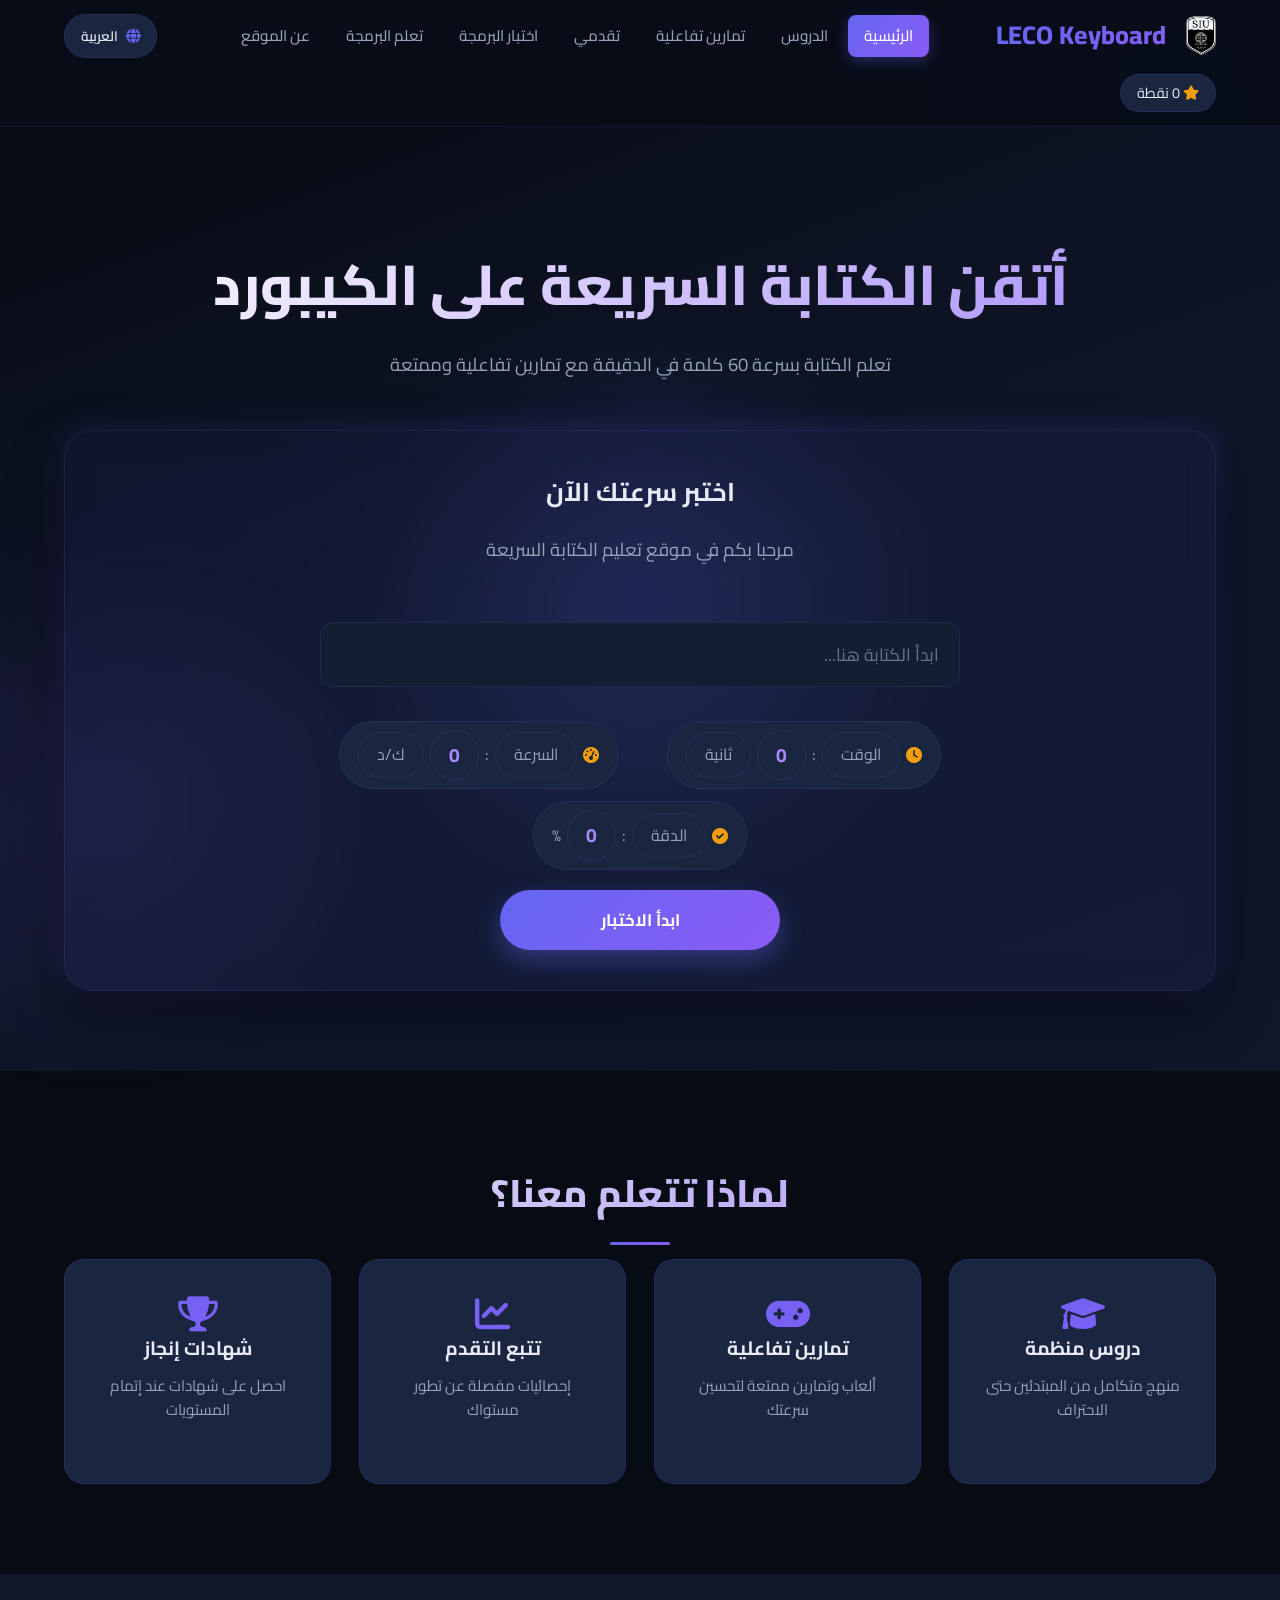
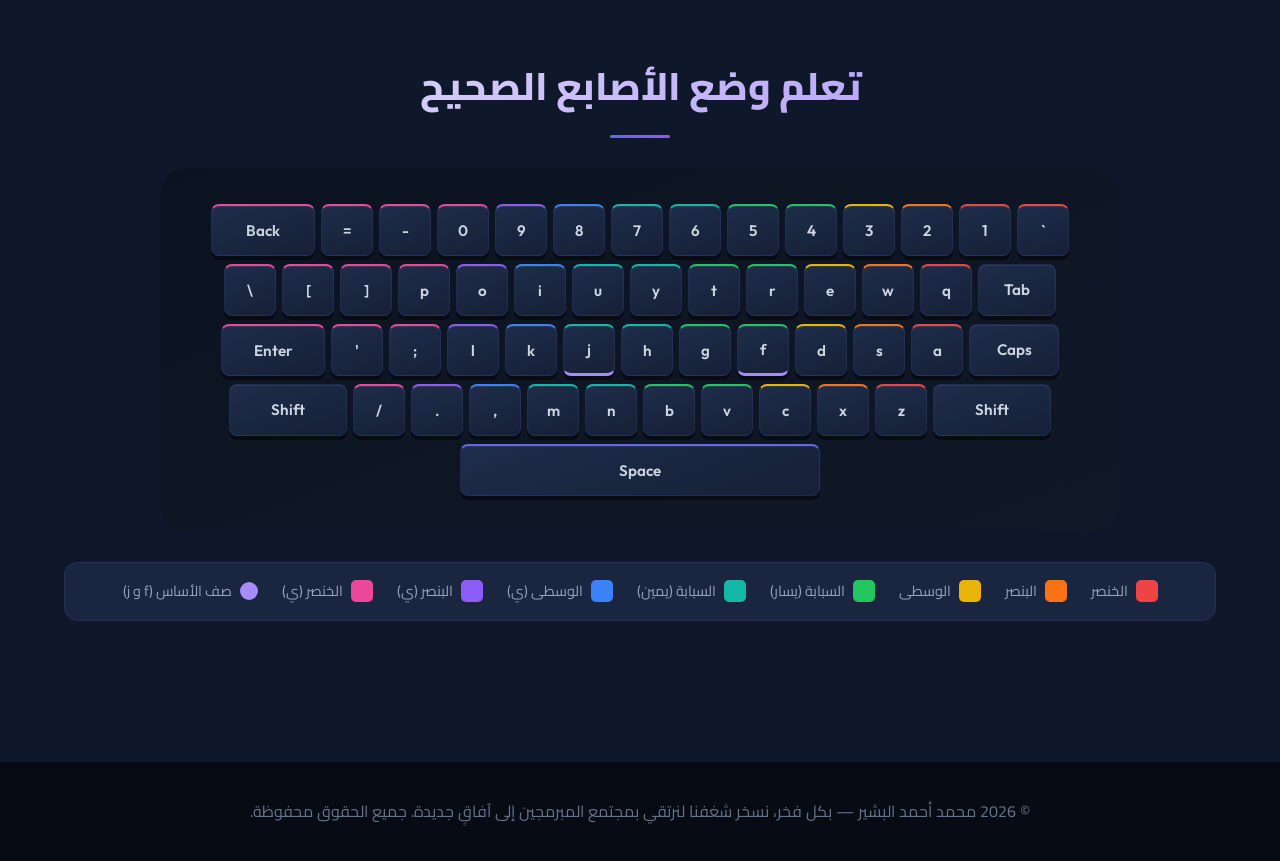
==== commit 25351a06: "Update index.html" ====
--- a/index.html
+++ b/index.html
@@ -1,5 +1,5 @@
 <!DOCTYPE html>
-<html lang="ar" dir="rtl">
+<html lang="en" dir="ltr">
 
 <head>
     <title>LECO | منصة تطوير مهارات المبرمجين وسرعة الطباعة</title>
--- a/style.css
+++ b/style.css
@@ -1,5 +1,7 @@
 /* ======================================================
    LECO Keyboard — Dark Premium Theme
+   Project developed by Mohamed Ahmed Al-Bashir
+   All rights reserved © 2026
    Color Palette: Deep Navy + Indigo + Violet Accents
    ====================================================== */
 
@@ -313,17 +315,43 @@
 .test-container { max-width: 640px; margin: 0 auto; }
 
 .test-text {
-    font-size: 1.4rem;
-    padding: 20px 24px;
-    background: var(--bg-input);
-    border: 1px solid var(--border);
-    border-radius: var(--radius-md);
-    margin-bottom: 20px;
-    direction: rtl;
-    text-align: center;
-    color: var(--text-primary);
-    font-weight: 500;
     line-height: 1.7;
+    white-space: pre-wrap;
+    word-break: normal;
+    overflow-wrap: break-word;
+    font-feature-settings: "liga" 1, "clig" 1;
+    text-rendering: optimizeLegibility;
+}
+
+.test-text span, .target-text span {
+    transition: all 0.2s;
+    display: inline;
+    letter-spacing: 0;
+    margin: 0;
+    padding-left: 0;
+    padding-right: 0;
+}
+
+.correct-char {
+    color: var(--success);
+}
+
+.error-char {
+    color: var(--danger);
+    text-decoration: underline;
+    background: rgba(239, 68, 68, 0.1);
+}
+
+.active-char {
+    background: rgba(99, 102, 241, 0.2);
+    border-bottom: 2px solid var(--primary);
+    border-radius: 2px 2px 0 0;
+    animation: blink 1s step-end infinite;
+}
+
+@keyframes blink {
+    from, to { border-color: transparent; }
+    50% { border-color: var(--primary); }
 }
 
 .test-text[lang="en"] { direction: ltr; font-family: 'Courier New', monospace; }
@@ -446,6 +474,21 @@
     transition: all 0.4s cubic-bezier(0.175, 0.885, 0.32, 1.275);
     position: relative;
     overflow: hidden;
+    display: flex;
+    flex-direction: column;
+    height: 100%;
+}
+
+.feature-card p {
+    flex-grow: 1;
+    margin-bottom: 24px;
+    line-height: 1.6;
+}
+
+.feature-card .btn {
+    margin-top: auto;
+    align-self: center;
+    padding: 12px 36px;
 }
 
 .feature-card::before {
@@ -498,25 +541,29 @@
 /* Keyboard Diagram (Static) */
 .keyboard-diagram {
     background: linear-gradient(160deg, #0b1220 0%, #111827 100%);
+    padding: 36px 28px;
+    border-radius: var(--radius-xl);
+    margin: 40px auto;
+    max-width: 960px;
+    display: flex;
+    flex-direction: column;
+    align-items: center;
+}
+
+/* Virtual Keyboard (Interactive) */
+.virtual-keyboard, .keyboard-diagram {
+    background: linear-gradient(160deg, #0b1220 0%, #111827 100%);
     padding: 32px 24px;
     border-radius: var(--radius-xl);
-    margin: 40px auto;
-    max-width: 850px;
+    margin: 30px auto;
+    max-width: 960px;
     display: flex;
     flex-direction: column;
     align-items: center;
 }
 
-/* Virtual Keyboard (Interactive) */
-.virtual-keyboard {
-    background: linear-gradient(160deg, #0b1220 0%, #111827 100%);
-    padding: 28px 20px;
-    border-radius: var(--radius-xl);
-    margin: 30px auto;
-    max-width: 850px;
-    display: flex;
-    flex-direction: column;
-    align-items: center;
+.virtual-keyboard:empty, .keyboard-diagram:empty {
+    display: none;
 }
 
 /* Keyboard Row */
@@ -529,12 +576,12 @@
 }
 
 /* Special Key Widths for Shape */
-.key.wide-tab { width: 66px; }       /* 1.5x */
-.key.wide-caps { width: 77px; }      /* 1.75x */
-.key.wide-shift { width: 100px; }    /* 2.25x */
-.key.wide-backspace { width: 88px; } /* 2x */
-.key.wide-enter { width: 88px; }     /* 2x */
-.key.wide-space { width: 300px; }    /* 6.8x approx */
+.key.wide-tab { width: 78px; }       /* 1.5x */
+.key.wide-caps { width: 90px; }      /* 1.75x */
+.key.wide-shift { width: 118px; }    /* 2.25x */
+.key.wide-backspace { width: 104px; } /* 2x */
+.key.wide-enter { width: 104px; }     /* 2x */
+.key.wide-space { width: 360px; }    /* 6.8x approx */
 
 /* Staggering fixes for rows that don't have special keys yet or to fine tune centering */
 .keyboard-row.row-1 { margin-left: 0; }
@@ -545,13 +592,13 @@
 
 /* Base Key */
 .key, .virtual-key {
-    width: 44px;
-    height: 44px;
+    width: 52px;
+    height: 52px;
     display: flex;
     align-items: center;
     justify-content: center;
     border-radius: 8px;
-    font-size: 0.9rem;
+    font-size: 0.95rem;
     font-weight: 600;
     font-family: 'Outfit', 'Cairo', sans-serif;
     color: #cbd5e1;
@@ -577,13 +624,21 @@
     transform: translateY(-1px);
 }
 
-.key:active, .virtual-key.active {
+.key:active, .virtual-key.active, .virtual-key.pressed {
     top: 3px;
     box-shadow: 0 1px 0 #070b14;
     background: linear-gradient(135deg, var(--primary), var(--secondary)) !important;
     color: white !important;
     border-color: var(--primary) !important;
     transform: translateY(0);
+}
+
+.virtual-key.next-key-highlight {
+    animation: pulse 1.5s infinite;
+    border-color: var(--primary) !important;
+    background: rgba(99, 102, 241, 0.15) !important;
+    box-shadow: 0 0 15px rgba(99, 102, 241, 0.4);
+    z-index: 2;
 }
 
 /* Finger Color Groups */
@@ -662,10 +717,29 @@
     margin-bottom: 10px;
 }
 
-.page-header p { font-size: 1.05rem; color: var(--text-muted); }
+.page-header p { 
+    font-size: 1.1rem; 
+    color: var(--text-muted); 
+    max-width: 600px;
+    margin: 0 auto;
+}
+
+.page-header .btn {
+    margin-top: 35px;
+    padding: 15px 44px;
+    font-size: 1.1rem;
+    box-shadow: 0 10px 25px rgba(99,102,241,0.4);
+}
 
 /* ==================== LESSONS ==================== */
 .lessons-grid { padding: 70px 0; }
+
+.lessons-container {
+    display: grid;
+    grid-template-columns: repeat(auto-fill, minmax(320px, 1fr));
+    gap: 30px;
+    margin-top: 30px;
+}
 
 .level-tabs {
     display: flex;
@@ -707,6 +781,9 @@
     margin-bottom: 22px;
     border: 1px solid var(--border);
     transition: all 0.35s cubic-bezier(0.175, 0.885, 0.32, 1.275);
+    display: flex;
+    flex-direction: column;
+    height: 100%;
 }
 
 .lesson-card:hover {
@@ -769,11 +846,11 @@
 }
 
 .lesson-footer {
+    margin-top: auto;
+    padding-top: 18px;
     display: flex;
     justify-content: space-between;
     align-items: center;
-    margin-top: 18px;
-    padding-top: 14px;
     border-top: 1px solid var(--border);
     flex-wrap: wrap;
     gap: 10px;
@@ -866,6 +943,11 @@
     text-align: center;
     font-family: 'Cairo', monospace;
     color: var(--text-primary);
+    word-break: normal;
+    overflow-wrap: break-word;
+    font-feature-settings: "liga" 1, "clig" 1;
+    text-rendering: optimizeLegibility;
+    white-space: pre-wrap;
 }
 .target-text[lang="ar"] { direction: rtl; font-size: 1.7rem; }
 .target-text[lang="en"] { direction: ltr; font-family: 'Courier New', monospace; }
@@ -878,13 +960,18 @@
     border-radius: var(--radius-md);
     margin: 16px 0;
     resize: none;
-    font-family: 'Cairo', monospace;
+    outline: none;
+    transition: all 0.3s;
     background: var(--bg-input);
     color: var(--text-primary);
-    outline: none;
-    transition: all 0.25s;
-    min-height: 80px;
-}
+}
+
+.exercise-actions {
+    display: flex;
+    justify-content: center;
+    margin-top: 25px;
+}
+
 #typingArea:focus {
     border-color: var(--primary);
     box-shadow: 0 0 0 3px rgba(99,102,241,0.2);
@@ -901,9 +988,13 @@
 .stat-box {
     background: linear-gradient(135deg, rgba(99,102,241,0.15), rgba(139,92,246,0.15));
     border: 1px solid var(--border-strong);
-    padding: 20px;
+    padding: 16px 12px;
     border-radius: var(--radius-md);
     text-align: center;
+    min-height: 100px;
+    display: flex;
+    flex-direction: column;
+    justify-content: center;
 }
 .stat-label {
     display: block;
@@ -974,7 +1065,7 @@
     background-color: rgba(239, 68, 68, 0.3);
     color: #fca5a5;
     border-radius: 3px;
-    padding: 1px 3px;
+    padding: 1px 0;
     border-bottom: 2px solid var(--danger);
 }
 
@@ -1036,6 +1127,15 @@
     border: 1px solid var(--border);
     padding: 28px;
     border-radius: var(--radius-lg);
+    min-height: 400px;
+    display: flex;
+    flex-direction: column;
+}
+
+.chart-container canvas {
+    flex-grow: 1;
+    width: 100% !important;
+    height: 300px !important;
 }
 
 .chart-container h3 {
@@ -1138,73 +1238,7 @@
     margin-bottom: 40px;
 }
 
-.team-grid {
-    display: grid;
-    grid-template-columns: repeat(auto-fit, minmax(250px, 1fr));
-    gap: 28px;
-}
-
-.team-member {
-    text-align: center;
-    background: var(--bg-card);
-    border: 1px solid var(--border);
-    padding: 32px;
-    border-radius: var(--radius-lg);
-    transition: all 0.3s;
-}
-.team-member:hover {
-    border-color: var(--border-strong);
-    transform: translateY(-5px);
-    box-shadow: var(--shadow-md), var(--shadow-glow);
-}
-.team-member img {
-    width: 130px; height: 130px;
-    border-radius: 50%;
-    margin-bottom: 16px;
-    border: 3px solid var(--primary);
-    box-shadow: 0 0 0 4px rgba(99,102,241,0.2);
-}
-.team-member h4 {
-    background: linear-gradient(135deg, var(--primary), var(--secondary));
-    -webkit-background-clip: text; background-clip: text;
-    -webkit-text-fill-color: transparent;
-    margin-bottom: 5px;
-    font-weight: 700;
-}
-.team-member p { color: var(--text-muted); }
-
-.contact-info { text-align: center; margin-top: 60px; }
-.contact-info h3 {
-    font-size: 1.8rem;
-    font-weight: 700;
-    color: var(--text-primary);
-    margin-bottom: 28px;
-}
-
-.contact-methods {
-    display: flex;
-    justify-content: center;
-    gap: 16px;
-    flex-wrap: wrap;
-}
-
-.contact-methods a {
-    color: white;
-    background: linear-gradient(135deg, var(--primary), var(--secondary));
-    padding: 12px 28px;
-    border-radius: 50px;
-    text-decoration: none;
-    display: flex;
-    align-items: center;
-    gap: 8px;
-    font-weight: 600;
-    transition: all 0.3s;
-    box-shadow: 0 6px 18px rgba(99,102,241,0.35);
-}
-.contact-methods a:hover {
-    transform: translateY(-3px);
-    box-shadow: 0 12px 28px rgba(99,102,241,0.5);
-}
+
 
 /* ==================== LANG SWITCH ==================== */
 .lang-switch {
@@ -1441,16 +1475,21 @@
 
     /* Keyboard - tablets */
     .key, .virtual-key {
-        width: 38px; height: 38px;
-        font-size: 0.8rem;
+        width: 44px; height: 44px;
+        font-size: 0.85rem;
         border-radius: 6px;
     }
+    .key.wide-tab { width: 66px; }
+    .key.wide-caps { width: 77px; }
+    .key.wide-shift { width: 100px; }
+    .key.wide-backspace { width: 88px; }
+    .key.wide-enter { width: 88px; }
+    .key.wide-space { width: 300px; }
     .row-2 { padding-left: 28px; }
     .row-3 { padding-left: 44px; }
     .row-4 { padding-left: 58px; }
 
-    .contact-methods { flex-direction: column; align-items: center; }
-    .contact-methods a { width: 100%; justify-content: center; }
+
 }
 
 @media (max-width: 480px) {
@@ -1458,8 +1497,8 @@
 
     /* Keyboard - phones (compact) */
     .key, .virtual-key {
-        width: 26px; height: 26px;
-        font-size: 0.58rem;
+        width: 28px; height: 30px;
+        font-size: 0.62rem;
         border-radius: 4px;
         box-shadow: 0 2px 0 #070b14, inset 0 1px 0 rgba(255,255,255,0.05);
     }
@@ -1492,16 +1531,16 @@
     }
     
     .key, .virtual-key {
-        width: 24px;
-        height: 28px;
-        font-size: 0.5rem;
+        width: 26px;
+        height: 30px;
+        font-size: 0.55rem;
     }
 
-    .wide-space { width: 120px !important; }
+    .wide-space { width: 130px !important; }
     .wide-shift, .wide-backspace, .wide-enter, .wide-caps, .wide-tab {
         width: auto !important;
         flex: 1;
-        min-width: 30px;
+        min-width: 32px;
     }
 }
 
@@ -1511,3 +1550,319 @@
     body { background: white; color: black; }
     .container { width: 100%; max-width: none; }
 }
+
+/* ==================== ABOUT US — REDESIGN ==================== */
+
+/* Hero badge pill */
+.about-hero-badge {
+    display: inline-flex;
+    align-items: center;
+    gap: 8px;
+    background: rgba(99,102,241,0.12);
+    border: 1px solid var(--border-strong);
+    color: var(--accent);
+    font-size: 0.85rem;
+    font-weight: 600;
+    padding: 6px 18px;
+    border-radius: 50px;
+    margin-bottom: 20px;
+    letter-spacing: 0.04em;
+}
+
+/* Main Headline */
+.about-main-headline {
+    font-size: clamp(2rem, 5vw, 3.2rem);
+    font-weight: 800;
+    background: linear-gradient(135deg, #ffffff 30%, var(--accent));
+    -webkit-background-clip: text; background-clip: text;
+    -webkit-text-fill-color: transparent;
+    animation: fadeInUp 0.7s ease both;
+    line-height: 1.3;
+    max-width: 820px;
+    margin: 0 auto;
+}
+
+/* About content wrapper */
+.about-content {
+    padding: 70px 0 40px;
+}
+
+/* Section title reusable */
+.about-section-title {
+    font-size: clamp(1.4rem, 2.5vw, 2rem);
+    font-weight: 700;
+    color: var(--text-primary);
+    margin-bottom: 14px;
+    position: relative;
+}
+.about-section-title::after {
+    content: '';
+    display: block;
+    width: 44px; height: 3px;
+    background: linear-gradient(90deg, var(--primary), var(--secondary));
+    border-radius: 2px;
+    margin-top: 10px;
+}
+
+/* Mission Block */
+.about-mission-block {
+    display: flex;
+    align-items: flex-start;
+    gap: 28px;
+    background: var(--bg-card);
+    border: 1px solid var(--border);
+    border-radius: var(--radius-lg);
+    padding: 40px;
+    margin-bottom: 50px;
+    position: relative;
+    overflow: hidden;
+}
+.about-mission-block::before {
+    content: '';
+    position: absolute;
+    top: 0; left: 0; right: 0; height: 3px;
+    background: linear-gradient(90deg, var(--primary), var(--secondary));
+}
+
+.about-mission-icon {
+    width: 64px; height: 64px;
+    flex-shrink: 0;
+    background: linear-gradient(135deg, rgba(99,102,241,0.2), rgba(139,92,246,0.2));
+    border: 1px solid var(--border-strong);
+    border-radius: var(--radius-md);
+    display: flex; align-items: center; justify-content: center;
+    font-size: 1.8rem;
+    color: var(--accent);
+}
+
+.about-mission-text {
+    color: var(--text-secondary);
+    font-size: 1.05rem;
+    line-height: 1.85;
+}
+
+/* Why LECO block */
+.about-why-block {
+    margin-bottom: 40px;
+    text-align: center;
+}
+.about-why-title::after { margin: 10px auto 0; }
+
+.about-why-desc {
+    color: var(--text-secondary);
+    font-size: 1.05rem;
+    max-width: 720px;
+    margin: 0 auto;
+    line-height: 1.85;
+}
+
+/* Pillars + Sidebar Grid */
+.about-pillars-grid {
+    display: grid;
+    grid-template-columns: 1fr 220px;
+    gap: 28px;
+    margin-bottom: 60px;
+}
+
+/* Main Pillar Card */
+.about-pillar-card {
+    background: var(--bg-card);
+    border: 1px solid var(--border);
+    border-radius: var(--radius-lg);
+    padding: 36px;
+    position: relative;
+    overflow: hidden;
+    transition: border-color 0.3s, box-shadow 0.3s;
+}
+.about-pillar-card:hover {
+    border-color: var(--border-strong);
+    box-shadow: var(--shadow-md), var(--shadow-glow);
+}
+.about-pillar-card::before {
+    content: '';
+    position: absolute;
+    top: 0; left: 0; right: 0; height: 3px;
+    background: linear-gradient(90deg, var(--primary), var(--secondary));
+}
+
+.pillar-icon {
+    width: 56px; height: 56px;
+    border-radius: var(--radius-md);
+    display: flex; align-items: center; justify-content: center;
+    font-size: 1.6rem;
+    margin-bottom: 18px;
+    border: 1px solid var(--border-strong);
+}
+.pillar-icon--accuracy {
+    background: linear-gradient(135deg, rgba(99,102,241,0.18), rgba(139,92,246,0.18));
+    color: var(--accent);
+}
+
+.pillar-title {
+    font-size: 1.2rem;
+    font-weight: 700;
+    color: var(--text-primary);
+    margin-bottom: 22px;
+    padding-bottom: 14px;
+    border-bottom: 1px solid var(--border);
+}
+
+.pillar-list {
+    list-style: none;
+    display: flex;
+    flex-direction: column;
+    gap: 20px;
+}
+
+.pillar-item {
+    display: flex;
+    align-items: flex-start;
+    gap: 16px;
+    color: var(--text-secondary);
+    font-size: 0.98rem;
+    line-height: 1.75;
+}
+
+.pillar-num {
+    flex-shrink: 0;
+    width: 34px; height: 34px;
+    border-radius: 50%;
+    background: linear-gradient(135deg, var(--primary), var(--secondary));
+    color: white;
+    font-size: 0.75rem;
+    font-weight: 700;
+    display: flex; align-items: center; justify-content: center;
+    box-shadow: 0 4px 12px rgba(99,102,241,0.4);
+}
+
+/* Stats Sidebar Chips */
+.about-stats-sidebar {
+    display: flex;
+    flex-direction: column;
+    justify-content: space-between;
+    gap: 14px;
+}
+
+.about-stat-chip {
+    display: flex;
+    flex-direction: row-reverse; /* Flip icon/text order */
+    align-items: center;
+    justify-content: flex-start; /* Start from the left in row-reverse RTL */
+    gap: 12px;
+    background: var(--bg-card);
+    border: 1px solid var(--border);
+    border-radius: var(--radius-md);
+    padding: 14px 18px;
+    font-size: 0.92rem;
+    font-weight: 600;
+    color: var(--text-secondary);
+    transition: all 0.25s;
+    cursor: default;
+}
+.about-stat-chip:hover {
+    border-color: var(--border-strong);
+    color: var(--text-primary);
+    transform: translateX(-4px); /* Move towards the left */
+    box-shadow: 4px 0 0 var(--primary) inset; /* Border on the left */
+}
+
+/* RTL chip hover override to keep left-alignment logic */
+[dir="rtl"] .about-stat-chip:hover {
+    transform: translateX(-4px); 
+    box-shadow: 4px 0 0 var(--primary) inset;
+}
+
+.about-stat-chip i {
+    font-size: 1.1rem;
+    color: var(--accent);
+    width: 20px;
+    text-align: center;
+}
+
+/* CTA Block */
+.about-cta-block {
+    background: linear-gradient(135deg, rgba(99,102,241,0.1), rgba(139,92,246,0.08));
+    border: 1px solid var(--border-strong);
+    border-radius: var(--radius-xl);
+    padding: 60px 48px;
+    text-align: center;
+    position: relative;
+    overflow: hidden;
+    margin-bottom: 40px;
+}
+.about-cta-block::before {
+    content: '';
+    position: absolute;
+    inset: 0;
+    background: radial-gradient(ellipse at 50% 0%, rgba(99,102,241,0.18), transparent 60%);
+    pointer-events: none;
+}
+
+.about-cta-headline {
+    font-size: clamp(1.8rem, 3vw, 2.4rem);
+    font-weight: 800;
+    background: linear-gradient(135deg, #fff, var(--accent));
+    -webkit-background-clip: text; background-clip: text;
+    -webkit-text-fill-color: transparent;
+    margin-bottom: 16px;
+}
+
+.about-cta-text {
+    color: var(--text-secondary);
+    font-size: 1.05rem;
+    max-width: 600px;
+    margin: 0 auto 36px;
+    line-height: 1.85;
+}
+
+.about-cta-btns {
+    display: flex;
+    gap: 16px;
+    justify-content: center;
+    flex-wrap: wrap;
+}
+
+.about-cta-primary {
+    animation: none;
+    background: linear-gradient(135deg, var(--primary), var(--secondary));
+    box-shadow: 0 10px 28px rgba(99,102,241,0.45);
+}
+
+.about-cta-secondary {
+    animation: none;
+    background: var(--bg-card);
+    border: 1.5px solid var(--border-strong);
+    color: var(--text-primary);
+    box-shadow: none;
+}
+.about-cta-secondary:hover {
+    background: var(--bg-elevated);
+    border-color: var(--accent);
+    box-shadow: 0 8px 20px rgba(99,102,241,0.2);
+}
+
+/* ===== About Responsive ===== */
+@media (max-width: 900px) {
+    .about-pillars-grid {
+        grid-template-columns: 1fr;
+    }
+    .about-stats-sidebar {
+        flex-direction: row;
+        flex-wrap: wrap;
+    }
+    .about-stat-chip { flex: 1 1 calc(50% - 7px); }
+}
+
+@media (max-width: 600px) {
+    .about-mission-block {
+        flex-direction: column;
+        padding: 28px 24px;
+    }
+    .about-pillar-card { padding: 24px; }
+    .about-cta-block { padding: 40px 24px; }
+    .about-stat-chip { flex: 1 1 100%; }
+    .about-cta-btns { flex-direction: column; align-items: center; }
+    .about-cta-primary, .about-cta-secondary { width: 100%; justify-content: center; }
+}
+
+
